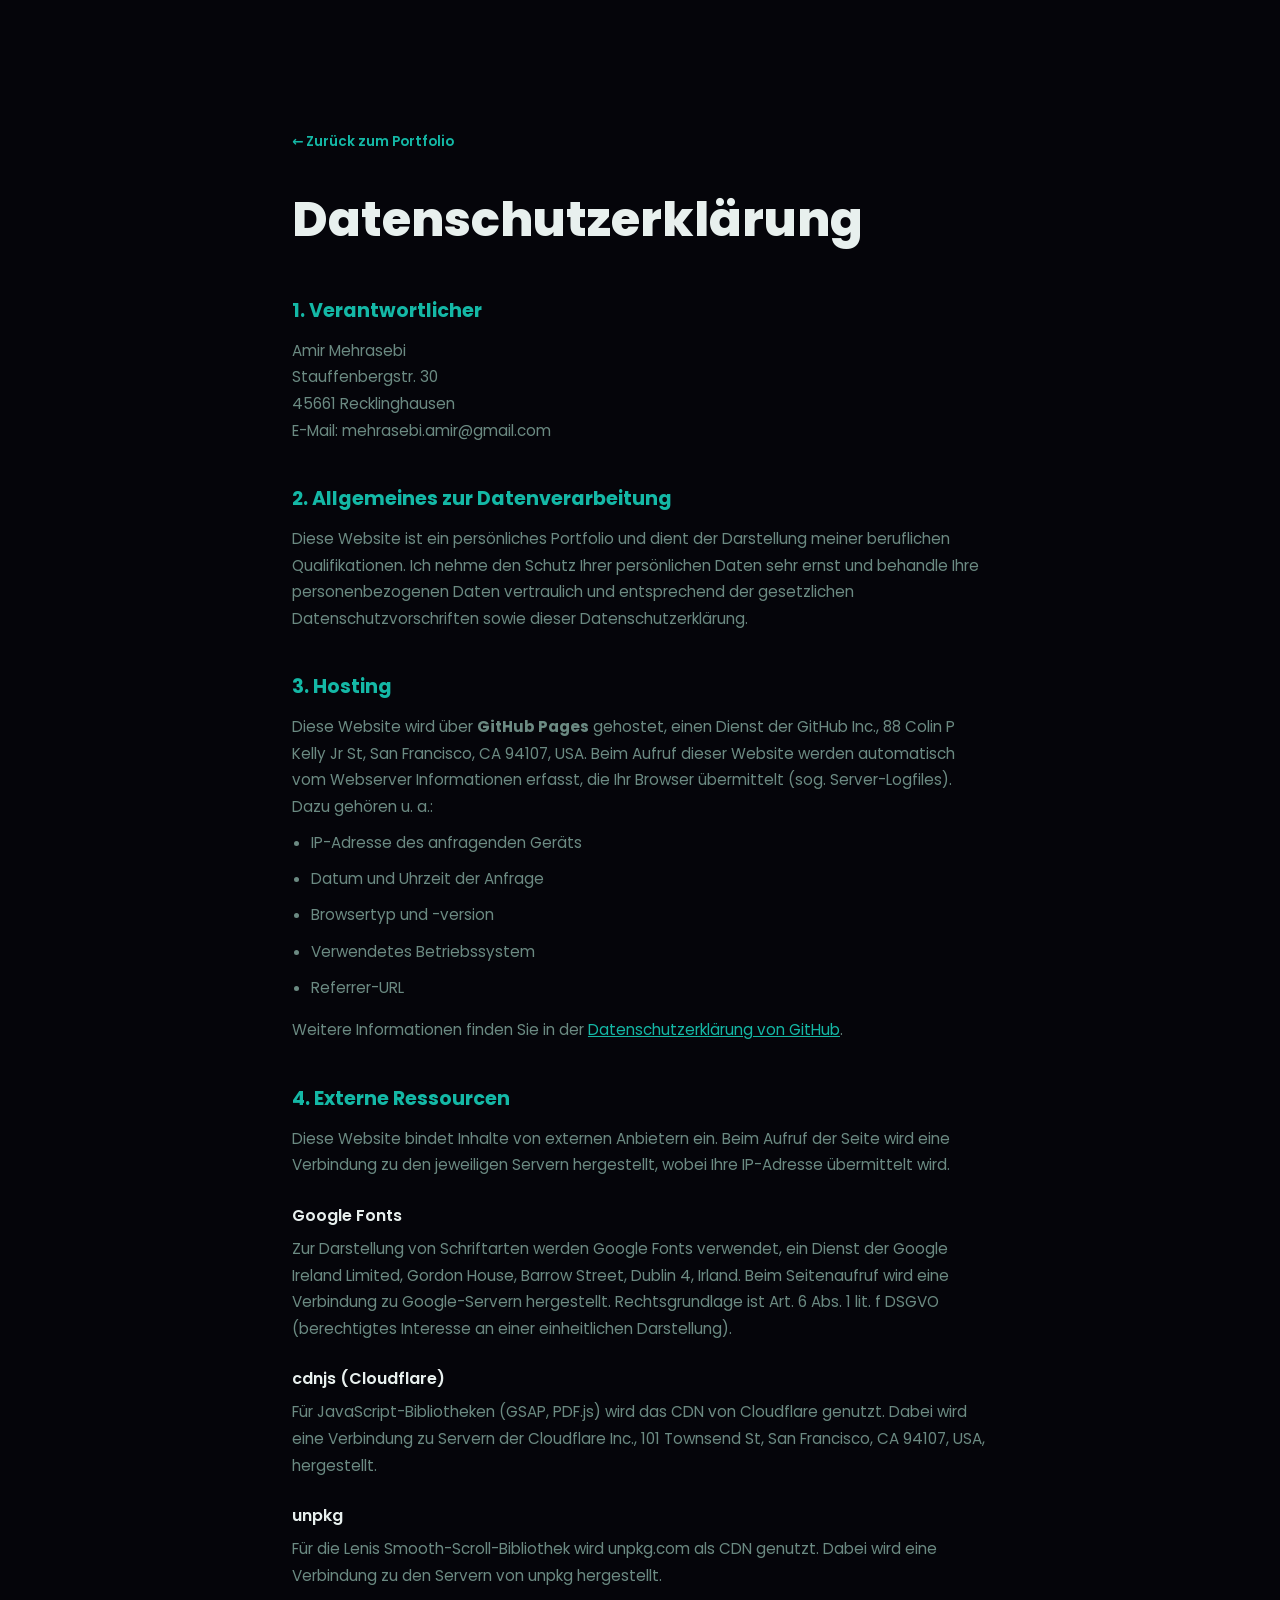
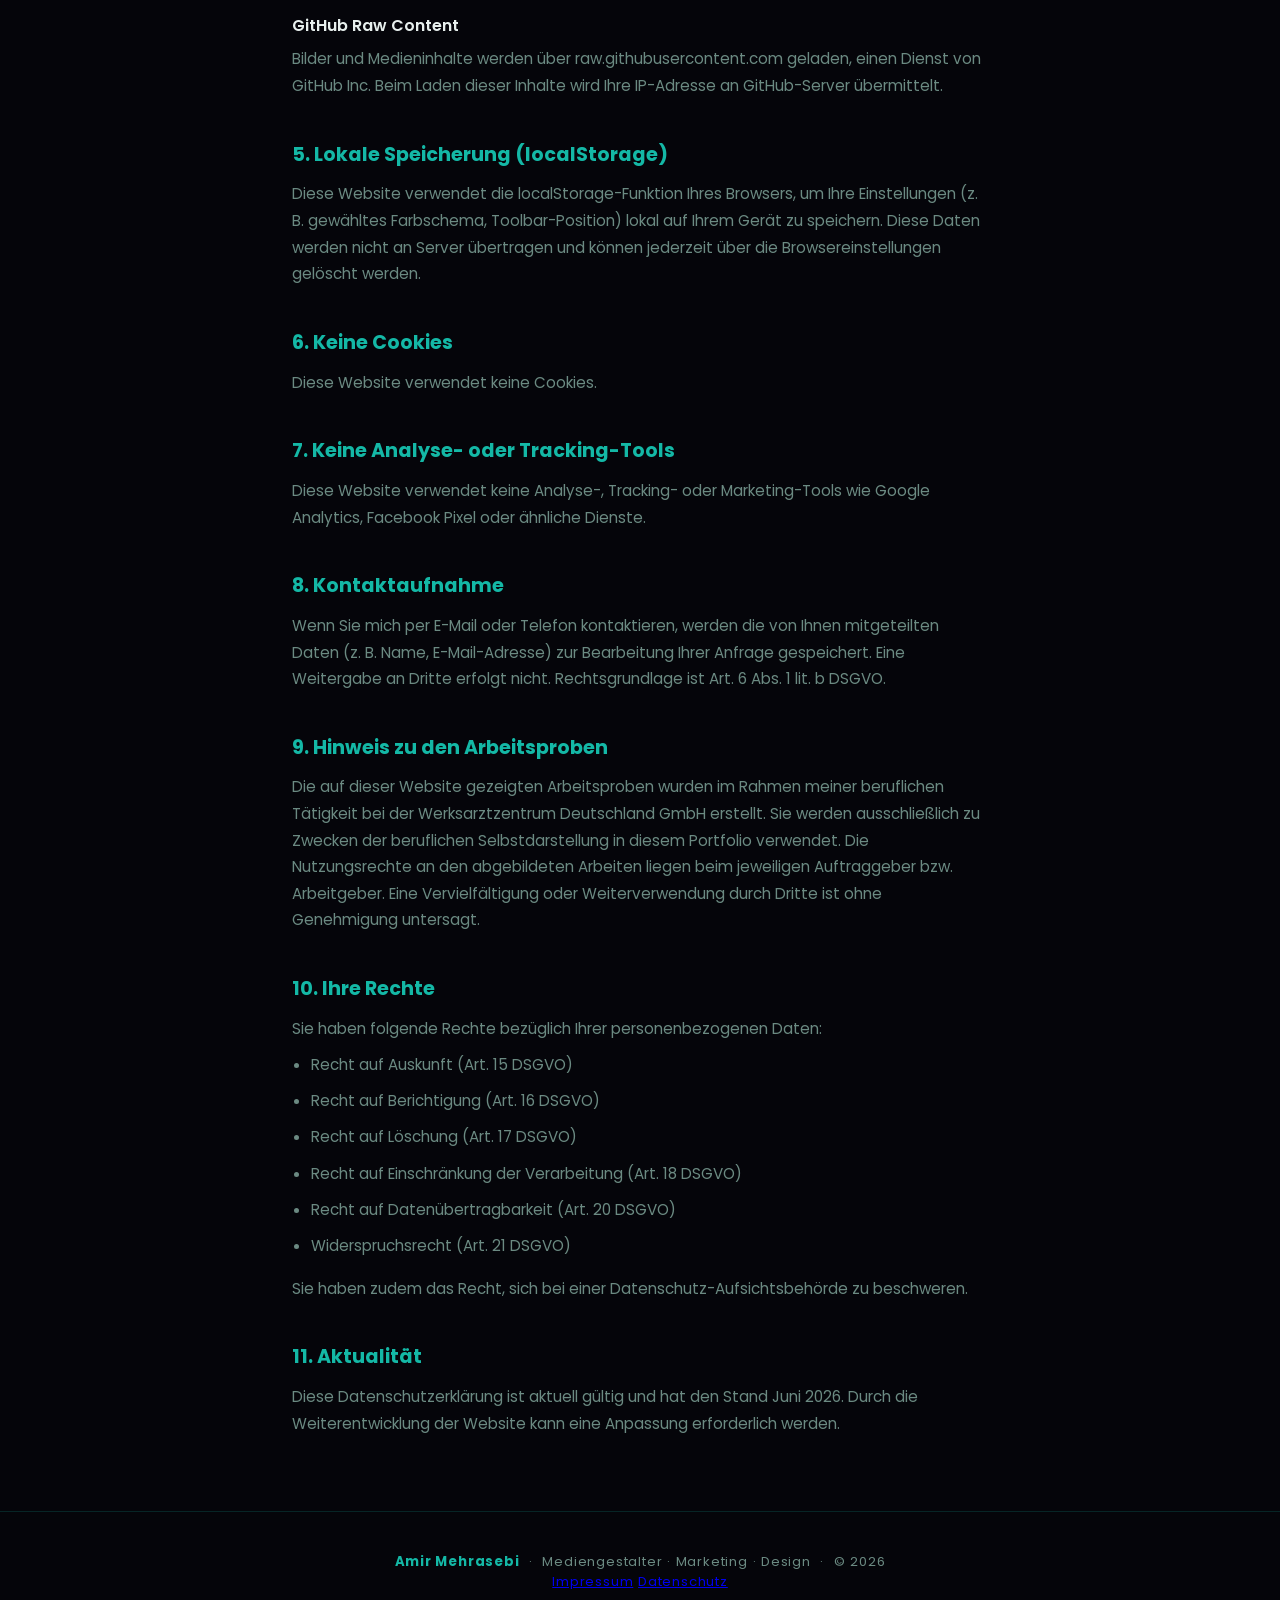
==== datenschutz.html @ 27b276e0 "impressum und datenschutz" ====
<!doctype html>
<html lang="de">
  <head>
    <meta charset="UTF-8" />
    <meta name="viewport" content="width=device-width, initial-scale=1.0" />
    <title>Datenschutz — Amir Mehrasebi</title>
    <link rel="preconnect" href="https://fonts.googleapis.com" />
    <link rel="preconnect" href="https://fonts.gstatic.com" crossorigin />
    <link
      href="https://fonts.googleapis.com/css2?family=Poppins:wght@400;600;700;800;900&display=swap"
      rel="stylesheet"
    />
    <link rel="stylesheet" href="style.css" />
    <style>
      .legal-page {
        max-width: 760px;
        margin: 0 auto;
        padding: 8rem 2rem 4rem;
        min-height: 100vh;
      }
      .legal-page h1 {
        font-size: clamp(2rem, 5vw, 3rem);
        font-weight: 800;
        margin-bottom: 2rem;
      }
      .legal-page h2 {
        font-size: 1.2rem;
        font-weight: 700;
        color: var(--accent);
        margin-top: 2.5rem;
        margin-bottom: 0.8rem;
      }
      .legal-page h3 {
        font-size: 1rem;
        font-weight: 600;
        margin-top: 1.5rem;
        margin-bottom: 0.5rem;
      }
      .legal-page p,
      .legal-page li {
        color: var(--muted);
        font-size: 0.95rem;
        line-height: 1.75;
        margin-bottom: 0.6rem;
      }
      .legal-page ul {
        padding-left: 1.2rem;
        margin-bottom: 1rem;
      }
      .legal-back {
        display: inline-flex;
        align-items: center;
        gap: 0.4rem;
        color: var(--accent);
        text-decoration: none;
        font-size: 0.85rem;
        font-weight: 600;
        margin-bottom: 2rem;
        transition: opacity 0.2s;
      }
      .legal-back:hover {
        opacity: 0.7;
      }
    </style>
  </head>
  <body>
    <div class="legal-page">
      <a href="index.html" class="legal-back">← Zurück zum Portfolio</a>
      <h1>Datenschutzerklärung</h1>

      <h2>1. Verantwortlicher</h2>
      <p>
        Amir Mehrasebi<br />
        <!-- ADRESSE HIER EINTRAGEN -->
        Stauffenbergstr. 30<br />
        45661 Recklinghausen<br />
        E-Mail: mehrasebi.amir@gmail.com
      </p>

      <h2>2. Allgemeines zur Datenverarbeitung</h2>
      <p>
        Diese Website ist ein persönliches Portfolio und dient der Darstellung
        meiner beruflichen Qualifikationen. Ich nehme den Schutz Ihrer
        persönlichen Daten sehr ernst und behandle Ihre personenbezogenen Daten
        vertraulich und entsprechend der gesetzlichen Datenschutzvorschriften
        sowie dieser Datenschutzerklärung.
      </p>

      <h2>3. Hosting</h2>
      <p>
        Diese Website wird über <strong>GitHub Pages</strong> gehostet, einen
        Dienst der GitHub Inc., 88 Colin P Kelly Jr St, San Francisco, CA 94107,
        USA. Beim Aufruf dieser Website werden automatisch vom Webserver
        Informationen erfasst, die Ihr Browser übermittelt (sog.
        Server-Logfiles). Dazu gehören u. a.:
      </p>
      <ul>
        <li>IP-Adresse des anfragenden Geräts</li>
        <li>Datum und Uhrzeit der Anfrage</li>
        <li>Browsertyp und -version</li>
        <li>Verwendetes Betriebssystem</li>
        <li>Referrer-URL</li>
      </ul>
      <p>
        Weitere Informationen finden Sie in der
        <a
          href="https://docs.github.com/en/site-policy/privacy-policies/github-general-privacy-statement"
          target="_blank"
          rel="noopener"
          style="color: var(--accent)"
          >Datenschutzerklärung von GitHub</a
        >.
      </p>

      <h2>4. Externe Ressourcen</h2>
      <p>
        Diese Website bindet Inhalte von externen Anbietern ein. Beim Aufruf der
        Seite wird eine Verbindung zu den jeweiligen Servern hergestellt, wobei
        Ihre IP-Adresse übermittelt wird.
      </p>

      <h3>Google Fonts</h3>
      <p>
        Zur Darstellung von Schriftarten werden Google Fonts verwendet, ein
        Dienst der Google Ireland Limited, Gordon House, Barrow Street, Dublin
        4, Irland. Beim Seitenaufruf wird eine Verbindung zu Google-Servern
        hergestellt. Rechtsgrundlage ist Art. 6 Abs. 1 lit. f DSGVO
        (berechtigtes Interesse an einer einheitlichen Darstellung).
      </p>

      <h3>cdnjs (Cloudflare)</h3>
      <p>
        Für JavaScript-Bibliotheken (GSAP, PDF.js) wird das CDN von Cloudflare
        genutzt. Dabei wird eine Verbindung zu Servern der Cloudflare Inc., 101
        Townsend St, San Francisco, CA 94107, USA, hergestellt.
      </p>

      <h3>unpkg</h3>
      <p>
        Für die Lenis Smooth-Scroll-Bibliothek wird unpkg.com als CDN genutzt.
        Dabei wird eine Verbindung zu den Servern von unpkg hergestellt.
      </p>

      <h3>GitHub Raw Content</h3>
      <p>
        Bilder und Medieninhalte werden über raw.githubusercontent.com geladen,
        einen Dienst von GitHub Inc. Beim Laden dieser Inhalte wird Ihre
        IP-Adresse an GitHub-Server übermittelt.
      </p>

      <h2>5. Lokale Speicherung (localStorage)</h2>
      <p>
        Diese Website verwendet die localStorage-Funktion Ihres Browsers, um
        Ihre Einstellungen (z. B. gewähltes Farbschema, Toolbar-Position) lokal
        auf Ihrem Gerät zu speichern. Diese Daten werden nicht an Server
        übertragen und können jederzeit über die Browsereinstellungen gelöscht
        werden.
      </p>

      <h2>6. Keine Cookies</h2>
      <p>Diese Website verwendet keine Cookies.</p>

      <h2>7. Keine Analyse- oder Tracking-Tools</h2>
      <p>
        Diese Website verwendet keine Analyse-, Tracking- oder Marketing-Tools
        wie Google Analytics, Facebook Pixel oder ähnliche Dienste.
      </p>

      <h2>8. Kontaktaufnahme</h2>
      <p>
        Wenn Sie mich per E-Mail oder Telefon kontaktieren, werden die von Ihnen
        mitgeteilten Daten (z. B. Name, E-Mail-Adresse) zur Bearbeitung Ihrer
        Anfrage gespeichert. Eine Weitergabe an Dritte erfolgt nicht.
        Rechtsgrundlage ist Art. 6 Abs. 1 lit. b DSGVO.
      </p>

      <h2>9. Hinweis zu den Arbeitsproben</h2>
      <p>
        Die auf dieser Website gezeigten Arbeitsproben wurden im Rahmen meiner
        beruflichen Tätigkeit bei der Werksarztzentrum Deutschland GmbH
        erstellt. Sie werden ausschließlich zu Zwecken der beruflichen
        Selbstdarstellung in diesem Portfolio verwendet. Die Nutzungsrechte an
        den abgebildeten Arbeiten liegen beim jeweiligen Auftraggeber bzw.
        Arbeitgeber. Eine Vervielfältigung oder Weiterverwendung durch Dritte
        ist ohne Genehmigung untersagt.
      </p>

      <h2>10. Ihre Rechte</h2>
      <p>Sie haben folgende Rechte bezüglich Ihrer personenbezogenen Daten:</p>
      <ul>
        <li>Recht auf Auskunft (Art. 15 DSGVO)</li>
        <li>Recht auf Berichtigung (Art. 16 DSGVO)</li>
        <li>Recht auf Löschung (Art. 17 DSGVO)</li>
        <li>Recht auf Einschränkung der Verarbeitung (Art. 18 DSGVO)</li>
        <li>Recht auf Datenübertragbarkeit (Art. 20 DSGVO)</li>
        <li>Widerspruchsrecht (Art. 21 DSGVO)</li>
      </ul>
      <p>
        Sie haben zudem das Recht, sich bei einer Datenschutz-Aufsichtsbehörde
        zu beschweren.
      </p>

      <h2>11. Aktualität</h2>
      <p>
        Diese Datenschutzerklärung ist aktuell gültig und hat den Stand Juni
        2026. Durch die Weiterentwicklung der Website kann eine Anpassung
        erforderlich werden.
      </p>
    </div>

    <footer>
      <strong>Amir Mehrasebi</strong> &nbsp;·&nbsp; Mediengestalter · Marketing
      · Design &nbsp;·&nbsp; © 2026
      <div class="footer-links">
        <a href="impressum.html">Impressum</a>
        <a href="datenschutz.html">Datenschutz</a>
      </div>
    </footer>
  </body>
</html>
---- style.css ----
*,
*::before,
*::after {
  box-sizing: border-box;
  margin: 0;
  padding: 0;
}

::selection {
  background: var(--accent);
  color: #05050a;
}

:root {
  --font: "Poppins", system-ui, sans-serif;
  --bg: #05050a;
  --bg2: #0a1210;
  --accent: #14b8a6;
  --accent2: #cea763;
  --text: #e8f0ee;
  --muted: #6b8a82;
  --glass: rgba(20, 184, 166, 0.06);
  --glass-border: rgba(20, 184, 166, 0.18);
}

html {
  scroll-behavior: smooth;
}
body {
  font-family: var(--font);
  background: var(--bg);
  color: var(--text);
  overflow-x: hidden;
}

/* ── NAV ── */
.nav {
  position: fixed;
  top: 0;
  left: 0;
  right: 0;
  z-index: 100;
  padding: 1.4rem 0;
  transition: background 0.4s;
}
.nav-inner {
  max-width: 1100px;
  margin: 0 auto;
  padding: 0 3rem;
  display: flex;
  align-items: center;
  justify-content: space-between;
}
.nav-brand {
  text-decoration: none;
  font-size: 0.95rem;
  font-weight: 700;
  color: var(--text);
  letter-spacing: 0.02em;
  flex-shrink: 0;
}
.nav-brand span {
  color: var(--accent);
}
.nav.scrolled {
  background: rgba(5, 10, 9, 0.8);
  backdrop-filter: blur(20px);
}
.nav-progress {
  position: absolute;
  bottom: 0;
  left: 0;
  right: 0;
  height: 2px;
  background: transparent;
}
.nav-progress-fill {
  height: 100%;
  width: 0%;
  background: var(--accent);
  transition: width 0.05s linear;
}

/* left side: rotating text + button — eine Zeile */
.nav-left {
  display: flex;
  flex-direction: row;
  align-items: center;
  gap: 1rem;
}
.smile-rotating {
  position: relative;
  height: 1.4em;
  width: 620px;
  flex-shrink: 0;
}
.smile-text {
  position: absolute;
  top: 0;
  left: 0;
  font-size: 0.92rem;
  color: var(--text);
  white-space: nowrap;
  opacity: 0;
  transform: translateY(6px);
  transition:
    opacity 0.7s ease,
    transform 0.7s ease;
  pointer-events: none;
}
.smile-text.active {
  opacity: 1;
  transform: translateY(0);
  pointer-events: auto;
}
.smile-btn {
  display: inline-flex;
  align-items: center;
  gap: 0.6rem;
  background: #14b8a6;
  color: #fff;
  border: none;
  padding: 0.55rem 1.3rem 0.55rem 1rem;
  border-radius: 100px;
  font-family: var(--font);
  font-size: 0.9rem;
  font-weight: 700;
  cursor: pointer;
  white-space: nowrap;
  flex-shrink: 0;
  position: relative;
  box-shadow:
    0 0 18px rgba(20, 184, 166, 0.45),
    0 0 40px rgba(20, 184, 166, 0.15),
    inset 0 1px 0 rgba(255, 255, 255, 0.15);
  transition:
    box-shadow 0.25s,
    transform 0.2s;
  animation: smilePulse 3s ease-in-out infinite;
}
@keyframes smilePulse {
  0%,
  100% {
    opacity: 1;
  }
  50% {
    opacity: 0.75;
  }
}
.smile-btn:hover {
  transform: translateY(-2px);
  box-shadow:
    0 0 32px rgba(20, 184, 166, 0.7),
    0 0 70px rgba(20, 184, 166, 0.3),
    inset 0 1px 0 rgba(255, 255, 255, 0.2);
}
.smile-btn:active {
  transform: scale(0.96);
}
.smile-count {
  background: rgba(0, 0, 0, 0.25);
  padding: 0.15rem 0.55rem;
  border-radius: 100px;
  font-size: 0.82rem;
  font-weight: 800;
  letter-spacing: 0.03em;
}
.smile-count::after {
  content: "+";
  font-size: 0.75rem;
  margin-left: 1px;
}

.nav-links {
  display: flex;
  gap: 2rem;
}
.nav-links a {
  color: var(--muted);
  text-decoration: none;
  font-size: 0.82rem;
  letter-spacing: 0.06em;
  text-transform: uppercase;
  transition: color 0.2s;
}
.nav-links a:hover {
  color: var(--text);
}

/* ── NAV ACTIONS (Search + Theme) ── */
.nav-actions {
  display: flex;
  align-items: center;
  gap: 0.5rem;
  position: absolute;
  right: 2.5rem;
}
.nav-icon-btn {
  display: flex;
  align-items: center;
  justify-content: center;
  width: 36px;
  height: 36px;
  border-radius: 50%;
  border: 1px solid var(--glass-border);
  background: var(--glass);
  color: var(--muted);
  cursor: pointer;
  transition: color 0.2s, border-color 0.2s;
}
.nav-icon-btn:hover {
  color: var(--text);
  border-color: var(--accent);
}
.tb-icon-sun { display: none; }
[data-theme="light"] .tb-icon-moon { display: none; }
[data-theme="light"] .tb-icon-sun { display: block; }

/* ── SEARCH OVERLAY ── */
.toolbar.right ~ .search-overlay,
.toolbar.right ~ nav .search-overlay {
  left: auto;
  right: 52px;
}
.search-overlay {
  display: none;
  position: fixed;
  top: 50%;
  left: 52px;
  transform: translateY(-50%);
  width: 340px;
  max-width: 80vw;
  z-index: 501;
}
.search-overlay.open {
  display: block;
}
.search-box {
  background: rgba(5, 10, 9, 0.96);
  backdrop-filter: blur(20px);
  border: 1px solid var(--glass-border);
  border-radius: 12px;
  overflow: hidden;
}
.search-box input {
  width: 100%;
  padding: 1rem 1.2rem;
  background: transparent;
  border: none;
  outline: none;
  color: var(--text);
  font-family: var(--font);
  font-size: 0.95rem;
}
.search-box input::placeholder {
  color: var(--muted);
}
.search-results {
  border-top: 1px solid var(--glass-border);
}
.search-results:empty {
  border-top: none;
}
.search-result-item {
  display: block;
  padding: 0.8rem 1.2rem;
  color: var(--text);
  text-decoration: none;
  font-size: 0.88rem;
  cursor: pointer;
  transition: background 0.15s;
}
.search-result-item:hover {
  background: rgba(20, 184, 166, 0.1);
}
.search-result-item .sr-tag {
  font-size: 0.7rem;
  color: var(--accent);
  text-transform: uppercase;
  letter-spacing: 0.1em;
}

/* ── LIGHT MODE ── */
[data-theme="light"] {
  --bg: #f5f5f0;
  --bg2: #eaeae5;
  --text: #1a1a1a;
  --muted: #5a6a64;
  --glass: rgba(20, 184, 166, 0.08);
  --glass-border: rgba(20, 184, 166, 0.25);
}
[data-theme="light"] .nav.scrolled {
  background: rgba(245, 245, 240, 0.8);
  box-shadow: 0 8px 32px rgba(0, 0, 0, 0.1);
}
[data-theme="light"] .search-box {
  background: rgba(245, 245, 240, 0.96);
}
[data-theme="light"] .hero-bg {
  background:
    radial-gradient(ellipse 70% 60% at 60% 40%, rgba(20, 184, 166, 0.1) 0%, transparent 60%),
    radial-gradient(ellipse 50% 50% at 20% 80%, rgba(212, 160, 23, 0.05) 0%, transparent 50%),
    #f5f5f0;
}
[data-theme="light"] .card-img {
  background: linear-gradient(135deg, #e8e8e3, #deded9);
}
[data-theme="light"] .float-card {
  background: rgba(20, 184, 166, 0.08);
}
[data-theme="light"] .float-card img {
  filter: grayscale(60%);
}

/* ── HAMBURGER BUTTON ── */
.burger {
  display: none;
  flex-direction: column;
  justify-content: center;
  gap: 5px;
  background: none;
  border: none;
  cursor: pointer;
  padding: 6px;
  z-index: 101;
}
.burger span {
  display: block;
  width: 24px;
  height: 2px;
  background: var(--text);
  border-radius: 2px;
  transition: transform 0.3s, opacity 0.3s;
}
.nav.nav-open .burger span:nth-child(1) {
  transform: translateY(7px) rotate(45deg);
}
.nav.nav-open .burger span:nth-child(2) {
  opacity: 0;
}
.nav.nav-open .burger span:nth-child(3) {
  transform: translateY(-7px) rotate(-45deg);
}

@media (max-width: 768px) {
  .nav-left {
    display: none;
  }
  .nav {
    justify-content: space-between;
    padding: 1rem 1.5rem;
    gap: 0.8rem;
  }
  .nav-brand {
    position: static;
    font-size: 0.85rem;
    right: auto;
  }
  .burger {
    display: flex;
  }
  .nav-links {
    display: none;
    position: absolute;
    top: 100%;
    left: 0;
    right: 0;
    flex-direction: column;
    background: rgba(5, 10, 9, 0.96);
    backdrop-filter: blur(20px);
    padding: 1.5rem 2rem;
    gap: 1.2rem;
    text-align: center;
    border-top: 1px solid var(--glass-border);
  }
  .nav.nav-open .nav-links {
    display: flex;
  }
  .nav-links a {
    font-size: 1rem;
    padding: 0.4rem 0;
  }
}

/* ── HERO ── */
.hero {
  position: relative;
  height: 100vh;
  display: flex;
  align-items: center;
  justify-content: center;
  overflow: hidden;
}
.hero-bg {
  position: absolute;
  inset: -10%;
  background:
    radial-gradient(
      ellipse 70% 60% at 60% 40%,
      rgba(20, 184, 166, 0.12) 0%,
      transparent 60%
    ),
    radial-gradient(
      ellipse 50% 50% at 20% 80%,
      rgba(212, 160, 23, 0.06) 0%,
      transparent 50%
    ),
    #050a09;
  transform-origin: center;
  transform: scale(1.4);
  will-change: transform;
}
.hero-dots {
  position: absolute;
  inset: 0;
  width: 100%;
  height: 100%;
  z-index: 1;
  pointer-events: none;
  opacity: 0.12;
}
.hero-inner {
  position: relative;
  z-index: 2;
  display: grid;
  grid-template-columns: 1fr auto;
  align-items: center;
  gap: 5rem;
  max-width: 1100px;
  width: 100%;
  padding: 0 3rem;
}
.hero-name {
  display: block;
  margin-bottom: 1.4rem;
}
.hero-name > span {
  display: block;
  font-size: clamp(3.2rem, 7vw, 6.5rem);
  font-weight: 800;
  letter-spacing: -0.02em;
  line-height: 1;
  color: var(--text);
  white-space: nowrap;
}
.hero-bio {
  font-size: clamp(1rem, 1.8vw, 1.15rem);
  font-weight: 400;
  color: var(--muted);
  line-height: 1.65;
  max-width: 520px;
}
.hero-photo-wrap {
  width: 300px;
  height: 380px;
  border-radius: 60% 40% 30% 70% / 60% 30% 70% 40%;
  overflow: hidden;
  border: 1px solid var(--glass-border);
  box-shadow:
    0 0 80px rgba(20, 184, 166, 0.15),
    0 0 0 1px var(--glass-border);
  flex-shrink: 0;
}
.hero-photo {
  width: 100%;
  height: 100%;
  object-fit: cover;
  object-position: center top;
  display: block;
}
.hero-scroll {
  position: absolute;
  bottom: 2.5rem;
  left: 50%;
  transform: translateX(-50%);
  display: flex;
  flex-direction: column;
  align-items: center;
  gap: 0.5rem;
  color: var(--muted);
  font-size: 0.72rem;
  letter-spacing: 0.12em;
  text-transform: uppercase;
}
.scroll-line {
  width: 1px;
  height: 50px;
  background: linear-gradient(to bottom, var(--accent), transparent);
  animation: scrollDrop 2s ease-in-out infinite;
}
@keyframes scrollDrop {
  0%,
  100% {
    opacity: 0.3;
    transform: scaleY(0.5) translateY(-10px);
  }
  50% {
    opacity: 1;
    transform: scaleY(1) translateY(0);
  }
}
@keyframes pulse {
  0%,
  100% {
    opacity: 1;
    transform: scale(1);
  }
  50% {
    opacity: 0.4;
    transform: scale(0.6);
  }
}
@media (max-width: 768px) {
  .hero-inner {
    grid-template-columns: 1fr;
    text-align: center;
  }
  .hero-photo-wrap {
    width: 200px;
    height: 250px;
    margin: 0 auto;
  }
  .hero-bio {
    margin: 0 auto;
  }
}

/* ── STORY STICKY ── */
.story-outer {
  position: relative;
  height: 350vh;
  background: var(--bg2);
}
.story-sticky {
  position: sticky;
  top: 0;
  height: 100vh;
  display: flex;
  align-items: center;
  justify-content: center;
}
.story-bg-glow {
  position: absolute;
  width: 600px;
  height: 600px;
  border-radius: 50%;
  background: radial-gradient(
    circle,
    rgba(20, 184, 166, 0.08) 0%,
    transparent 70%
  );
  pointer-events: none;
}
.story-phase {
  position: absolute;
  text-align: center;
  padding: 0 2rem;
  opacity: 0;
  will-change: opacity, transform;
}
.phase-label {
  font-size: 0.78rem;
  letter-spacing: 0.2em;
  text-transform: uppercase;
  color: var(--accent);
  margin-bottom: 1.2rem;
}
.story-phase h2,
.story-phase h1 {
  font-size: clamp(2.5rem, 7vw, 6rem);
  font-weight: 800;
  line-height: 1.05;
}
.story-phase p {
  margin-top: 1.5rem;
  font-size: clamp(1rem, 2vw, 1.3rem);
  font-weight: 400;
  color: var(--muted);
  max-width: 600px;
  margin-left: auto;
  margin-right: auto;
}
.big-num {
  font-size: clamp(6rem, 18vw, 16rem);
  font-weight: 800;
  color: var(--accent);
  line-height: 1;
}

/* ── PHASE 2 LAYOUT ── */
#phase2 {
  display: flex;
  flex-direction: column;
  align-items: center;
  gap: 1.8rem;
  max-width: 900px;
  width: 100%;
  padding: 0 3rem;
  text-align: center;
}
#phase2 .phase-label {
  margin-bottom: 0;
}
#phase2 h1 {
  font-size: clamp(1.6rem, 3.5vw, 2.6rem);
}
#phase2 p {
  font-size: clamp(1rem, 2vw, 1.25rem);
  color: var(--muted);
  line-height: 1.75;
  max-width: 600px;
  margin: 0;
}
.phase2-photos {
  display: flex;
  gap: 1.4rem;
  align-items: center;
  justify-content: center;
}
.float-card-wrap {
  position: relative;
}

/* versetztes Accent-Duplikat hinter jeder Karte */
.float-card-wrap {
  position: relative;
}
.float-card-wrap::before {
  content: "";
  position: absolute;
  inset: 0;
  background: var(--accent);
  z-index: -1;
}
.float-card-wrap:nth-child(1)::before {
  border-radius: 60% 40% 30% 70% / 60% 30% 70% 40%;
  transform: translate(-2px, 2px);
}
.float-card-wrap:nth-child(2)::before {
  border-radius: 30% 70% 70% 30% / 30% 30% 70% 70%;
  transform: translate(2px, 2px);
}
.float-card-wrap:nth-child(3)::before {
  border-radius: 50% 50% 20% 80% / 25% 75% 25% 75%;
  transform: translate(2px, -2px);
}

.float-card {
  position: relative;
  width: 155px;
  height: 205px;
  background: rgba(20, 184, 166, 0.05);
  border: 1px solid var(--glass-border);
  overflow: hidden;
  cursor: pointer;
  transition: transform 0.35s ease;
}
.float-card img {
  filter: grayscale(100%);
  transition: filter 0.35s ease;
}
.float-card-wrap:nth-child(1) .float-card {
  border-radius: 60% 40% 30% 70% / 60% 30% 70% 40%;
}
.float-card-wrap:nth-child(2) .float-card {
  border-radius: 30% 70% 70% 30% / 30% 30% 70% 70%;
}
.float-card-wrap:nth-child(3) .float-card {
  border-radius: 50% 50% 20% 80% / 25% 75% 25% 75%;
}
.float-card:hover {
  transform: scale(1.08);
}
.float-card:hover img {
  filter: grayscale(0%);
}
.float-card img {
  width: 100%;
  height: 100%;
  object-fit: cover;
  object-position: center;
  display: block;
}

/* ── IMAGE MODAL ── */
.img-modal {
  position: fixed;
  inset: 0;
  z-index: 9000;
  display: flex;
  align-items: center;
  justify-content: center;
  background: rgba(5, 5, 10, 0.65);
  backdrop-filter: blur(18px);
  opacity: 0;
  pointer-events: none;
  transition: opacity 0.3s ease;
}
.img-modal.open {
  opacity: 1;
  pointer-events: auto;
}
.img-modal-panel {
  position: relative;
  max-width: 92vw;
  max-height: 92vh;
  border-radius: 16px;
  overflow: hidden;
  box-shadow:
    0 30px 80px rgba(0, 0, 0, 0.7),
    0 0 0 1px rgba(20, 184, 166, 0.2);
  transform: scale(0.88) translateY(20px);
  transition: transform 0.35s cubic-bezier(0.34, 1.56, 0.64, 1);
}
.img-modal.open .img-modal-panel {
  transform: scale(1) translateY(0);
}
.img-modal-panel img {
  display: block;
  max-width: 90vw;
  max-height: 90vh;
  width: auto;
  height: auto;
}
.img-modal-close {
  position: absolute;
  top: 12px;
  right: 12px;
  width: 32px;
  height: 32px;
  border-radius: 50%;
  background: rgba(5, 5, 10, 0.7);
  border: 1px solid rgba(255, 255, 255, 0.15);
  color: #fff;
  font-size: 1rem;
  cursor: pointer;
  display: flex;
  align-items: center;
  justify-content: center;
  transition: background 0.2s;
}
.img-modal-close:hover {
  background: rgba(20, 184, 166, 0.4);
}
@keyframes floatCard {
  0%,
  100% {
    transform: translateY(0px);
  }
  50% {
    transform: translateY(-5px);
  }
}

/* ── HORIZONTAL SCROLL ── */
.horizontal-wrap {
  overflow: hidden;
  position: relative;
}
.h-scroll-hint {
  position: absolute;
  right: 6rem;
  top: 50%;
  transform: translateY(-50%);
  z-index: 10;
  pointer-events: none;
  transition: opacity 0.4s, transform 0.4s;
}
.h-hint-arrow {
  display: flex;
  align-items: center;
  justify-content: center;
  width: 52px;
  height: 52px;
  border-radius: 50%;
  background: rgba(255, 255, 255, 0.1);
  border: 2px solid #fff;
  color: #fff;
  font-size: 1.8rem;
  font-weight: 900;
  animation: hintPulse 2s ease-in-out infinite;
  transition: transform 0.4s;
}
.h-scroll-hint.down {
  transform: translateY(-50%);
}
.h-scroll-hint.down .h-hint-arrow {
  animation: hintPulseDown 2s ease-in-out infinite;
}
@keyframes hintPulse {
  0%, 100% {
    transform: translateX(0);
    opacity: 1;
  }
  50% {
    transform: translateX(8px);
    opacity: 0.5;
  }
}
@keyframes hintPulseDown {
  0%, 100% {
    transform: translateY(0);
    opacity: 1;
  }
  50% {
    transform: translateY(8px);
    opacity: 0.5;
  }
}
.horizontal-track {
  display: flex;
  width: 500vw;
}
.h-panel {
  width: 100vw;
  height: 100vh;
  display: flex;
  align-items: center;
  justify-content: center;
  flex-shrink: 0;
  padding: 4rem;
}
/* Panel backgrounds – accent color als Hintergrund */
.h-panel:nth-child(1) {
  background: #134e4a;
}
.h-panel:nth-child(2) {
  background: #1e3a8a;
}
.h-panel:nth-child(3) {
  background: #3b0764;
}
.h-panel:nth-child(4) {
  background: #21703e;
}
.h-panel:nth-child(5) {
  background: #050a09;
}

.h-panel-inner {
  max-width: 700px;
  width: 100%;
}

/* Num: Akzentfarbe pro Panel */
.h-panel-num {
  font-size: 0.75rem;
  letter-spacing: 0.2em;
  text-transform: uppercase;
  margin-bottom: 1rem;
}
.h-panel:nth-child(1) .h-panel-num {
  color: #14b8a6;
}
.h-panel:nth-child(2) .h-panel-num {
  color: #60a5fa;
}
.h-panel:nth-child(3) .h-panel-num {
  color: #a78bfa;
}
.h-panel:nth-child(4) .h-panel-num {
  color: #86efac;
}
.h-panel:nth-child(5) .h-panel-num {
  color: #cea763;
}

/* Divider: Akzentfarbe pro Panel */
.h-panel-divider {
  width: 60px;
  height: 2px;
  margin-bottom: 2rem;
}
.h-panel:nth-child(1) .h-panel-divider {
  background: #14b8a6;
}
.h-panel:nth-child(2) .h-panel-divider {
  background: #60a5fa;
}
.h-panel:nth-child(3) .h-panel-divider {
  background: #a78bfa;
}
.h-panel:nth-child(4) .h-panel-divider {
  background: #86efac;
}
.h-panel:nth-child(5) .h-panel-divider {
  background: #cea763;
}

/* Titel: weiß */
.h-panel-title {
  font-size: clamp(3rem, 7vw, 6rem);
  font-weight: 800;
  line-height: 1;
  margin-bottom: 2rem;
  color: #ffffff;
}

/* Liste: helles Weiß */
.h-panel-list {
  list-style: none;
  display: flex;
  flex-direction: column;
  gap: 0.7rem;
}
.h-panel-list li {
  font-size: 1.05rem;
  font-weight: 400;
  color: rgba(255, 255, 255, 0.75);
  padding-left: 1.2rem;
  position: relative;
}
.h-panel-list li::before {
  content: "";
  position: absolute;
  left: 0;
  top: 50%;
  transform: translateY(-50%);
  width: 5px;
  height: 5px;
  border-radius: 50%;
}
.h-panel:nth-child(1) .h-panel-list li::before {
  background: #14b8a6;
}
.h-panel:nth-child(2) .h-panel-list li::before {
  background: #60a5fa;
}
.h-panel:nth-child(3) .h-panel-list li::before {
  background: #a78bfa;
}
.h-panel:nth-child(4) .h-panel-list li::before {
  background: #86efac;
}
.h-panel:nth-child(5) .h-panel-list li::before {
  background: #cea763;
}

/* ── ORBIT / WERDEGANG ── */
.imgseq-outer {
  position: relative;
  height: 500vh;
}
.imgseq-sticky {
  position: sticky;
  top: 0;
  height: 100vh;
  display: flex;
  align-items: center;
  justify-content: center;
  overflow: hidden;
}
.imgseq-content {
  display: grid;
  grid-template-columns: 1fr 1fr;
  grid-template-rows: auto auto;
  grid-template-areas:
    "text  visual"
    "orbit visual";
  align-items: start;
  gap: 4rem;
  max-width: 1100px;
  padding: 0 3rem;
  width: 100%;
}
.imgseq-text .sec-tag {
  font-size: 0.75rem;
  letter-spacing: 0.2em;
  text-transform: uppercase;
  color: var(--accent);
  margin-bottom: 1.5rem;
}
.imgseq-text h2 {
  font-size: clamp(1.8rem, 3.5vw, 3rem);
  font-weight: 800;
  line-height: 1.15;
  margin-bottom: 1.2rem;
}
.imgseq-static-desc {
  color: var(--muted);
  font-size: 0.95rem;
  line-height: 1.7;
  margin-bottom: 1.5rem;
}
.orbit-period-label {
  font-size: 1.35rem;
  font-weight: 800;
  color: var(--accent);
  margin-bottom: 0.6rem;
  transition: opacity 0.2s;
}
.orbit-title {
  color: var(--accent);
  font-size: 1rem;
  font-weight: 700;
  margin-bottom: 0.6rem;
  transition: opacity 0.2s;
}
.orbit-period-desc {
  font-size: 0.9rem;
  color: var(--text);
  transition: opacity 0.2s;
  display: flex;
  flex-direction: column;
  gap: 0.3rem;
}
.orbit-line {
  display: flex;
  align-items: flex-start;
  gap: 0.5rem;
  line-height: 1.5;
}
.orbit-bullet {
  color: var(--accent);
  flex-shrink: 0;
  font-size: 0.75rem;
  margin-top: 0.2rem;
}
.imgseq-text   { grid-area: text; }
.imgseq-orbit  { grid-area: orbit; }
.imgseq-visual {
  grid-area: visual;
  align-self: center;
  display: flex;
  flex-direction: column;
  align-items: center;
  justify-content: center;
  gap: 1.2rem;
  padding: 2rem 0;
}
.tl-big-year {
  font-size: clamp(5rem, 11vw, 9rem);
  font-weight: 800;
  color: var(--accent);
  line-height: 1;
  letter-spacing: -0.04em;
  text-shadow: 0 0 80px rgba(20, 184, 166, 0.35);
  transition: opacity 0.18s ease;
}
.tl-step-label {
  font-size: 0.78rem;
  letter-spacing: 0.22em;
  text-transform: uppercase;
  color: var(--muted);
  margin-top: -0.4rem;
}
.tl-progress-wrap {
  width: 100%;
  max-width: 360px;
  margin-top: 0.8rem;
}
.tl-progress-track {
  position: relative;
  height: 2px;
  background: rgba(255, 255, 255, 0.1);
  border-radius: 2px;
}
.tl-progress-fill {
  height: 100%;
  background: var(--accent);
  border-radius: 2px;
  width: 0%;
  box-shadow: 0 0 10px rgba(20, 184, 166, 0.5);
  transition: width 0.08s linear;
}
.tl-dots {
  position: absolute;
  top: 50%;
  left: 0;
  width: 100%;
  transform: translateY(-50%);
  display: flex;
  justify-content: space-between;
}
.tl-dot {
  width: 10px;
  height: 10px;
  border-radius: 50%;
  background: rgba(255, 255, 255, 0.12);
  border: 2px solid rgba(255, 255, 255, 0.2);
  transition:
    background 0.25s,
    border-color 0.25s,
    transform 0.25s,
    box-shadow 0.25s;
  cursor: default;
}
.tl-dot.filled {
  background: var(--accent);
  border-color: var(--accent);
}
.tl-dot.current {
  transform: scale(1.5);
  box-shadow: 0 0 10px rgba(20, 184, 166, 0.7);
}
.tl-years-row {
  display: flex;
  justify-content: space-between;
  margin-top: 0.9rem;
  font-size: 0.7rem;
  color: var(--muted);
  letter-spacing: 0.05em;
}
/* ── RESPONSIVE ── */
@media (max-width: 768px) {
  .imgseq-content {
    grid-template-columns: 1fr;
    grid-template-areas:
      "text"
      "visual"
      "orbit";
  }
  .imgseq-text   { grid-area: text; }
  .imgseq-visual { grid-area: visual; }
  .imgseq-orbit  { grid-area: orbit; }
  .tl-big-year {
    font-size: clamp(4rem, 20vw, 6rem);
  }
}

@media (max-width: 500px) {
  /* 1 — ALLGEMEIN */
  html, body {
    overflow-x: hidden;
  }

  /* 2 — NAV */
  .nav-left {
    display: none;
  }
  .nav {
    justify-content: center;
  }
  .nav-links {
    width: 100%;
    justify-content: center;
    gap: 0.7rem;
    flex-wrap: wrap;
    font-size: 0.72rem;
  }

  /* 3 — HERO */
  .hero-inner {
    grid-template-columns: 1fr;
    gap: 2rem;
    padding: 0 1.5rem;
    text-align: center;
    justify-items: center;
  }
  .hero-name > span {
    white-space: normal;
  }
  .hero-bio {
    font-size: 0.95rem;
  }
  .hero-photo-wrap {
    width: 180px;
    height: 230px;
  }

  /* 4 — STORY — statisch gestapelt statt sticky-animiert */
  .story-outer {
    height: auto;
  }
  .story-sticky {
    position: relative;
    height: auto;
    display: flex;
    flex-direction: column;
    gap: 3rem;
    padding: 4rem 1.5rem;
  }
  .story-phase {
    position: relative;
    opacity: 1 !important;
    transform: none !important;
  }
  .story-bg-glow {
    display: none;
  }
  .phase2-photos {
    gap: 0.5rem;
  }
  .float-card {
    width: 90px;
    height: 118px;
  }

  /* 5 — KOMPETENZEN — vertikaler Scroll statt horizontal */
  .h-scroll-hint {
    display: none;
  }
  .horizontal-wrap {
    overflow: visible;
    height: auto !important;
  }
  .horizontal-track {
    display: flex;
    flex-direction: column;
    width: 100% !important;
    transform: none !important;
  }
  .h-panel {
    width: 100%;
    height: auto;
    min-height: unset;
    padding: 3rem 1.5rem;
  }

  /* 6 — WERDEGANG — alles sichtbar, Dots klickbar */
  .imgseq-outer {
    height: auto;
  }
  .imgseq-sticky {
    position: relative;
    height: auto;
  }
  .imgseq-content {
    display: flex;
    flex-direction: column;
    gap: 2rem;
    padding: 3rem 1.5rem;
  }
  .imgseq-visual {
    align-items: center;
    padding: 2.5rem 0;
  }
  .tl-big-year {
    font-size: clamp(4rem, 18vw, 5.5rem);
  }
  .tl-progress-wrap {
    max-width: 100%;
  }
  .tl-dot {
    width: 20px;
    height: 20px;
    border: 2px solid var(--accent);
    cursor: pointer;
    position: relative;
  }
  .tl-dot::after {
    content: "";
    position: absolute;
    inset: -8px;
  }
  .tl-dot.current {
    transform: scale(1.3);
    box-shadow: 0 0 14px rgba(20, 184, 166, 0.8);
  }
  .orbit-period-desc {
    font-size: 0.82rem;
  }

  /* 7 — PORTFOLIO */
  .portfolio-grid {
    grid-template-columns: 1fr;
  }

  /* 8 — KONTAKT */
  .kontakt-links {
    flex-direction: column;
    align-items: stretch;
  }
  .kontakt-item {
    width: 100%;
    justify-content: center;
  }
}

/* ── WERDEGANG MOBILE (unused, kept for reference) ── */
.werdegang-mobile {
  display: none;
}

/* ── GENERAL SECTION ── */
.section {
  padding: 7rem 2rem;
}
.section-header {
  text-align: center;
  margin-bottom: 4rem;
}
.sec-tag {
  font-size: 0.75rem;
  letter-spacing: 0.2em;
  text-transform: uppercase;
  color: var(--accent);
  margin-bottom: 1rem;
}
.section-header h2 {
  font-size: clamp(2.2rem, 5vw, 4rem);
  font-weight: 800;
  line-height: 1.1;
}

/* ── PORTFOLIO ── */
.portfolio-grid {
  display: grid;
  grid-template-columns: repeat(auto-fit, minmax(300px, 1fr));
  gap: 1.5rem;
  max-width: 1100px;
  margin: 0 auto;
}
.portfolio-card {
  position: relative;
  border-radius: 12px;
  overflow: hidden;
  border: 1px solid var(--glass-border);
  background: var(--glass);
  backdrop-filter: blur(16px);
  transition:
    transform 0.4s,
    box-shadow 0.4s,
    border-color 0.4s;
  cursor: pointer;
}
.portfolio-card:hover {
  transform: translateY(-8px) scale(1.01);
  box-shadow: 0 20px 60px rgba(20, 184, 166, 0.15);
  border-color: var(--accent);
}
.card-img {
  width: 100%;
  aspect-ratio: 16/10;
  background: linear-gradient(135deg, #0a1a18, #0d2020);
  display: flex;
  align-items: center;
  justify-content: center;
  flex-direction: column;
  gap: 0.5rem;
  color: var(--muted);
  font-size: 0.78rem;
  letter-spacing: 0.1em;
  overflow: hidden;
}
.card-img img {
  width: 100%;
  height: 100%;
  object-fit: cover;
  display: block;
  transition: transform 0.4s ease;
}
.card-img.pdf-wrap {
  display: block;
  position: relative;
  aspect-ratio: auto;
  min-height: 200px;
}
.pdf-canvas {
  width: 100%;
  display: block;
}
.pdf-nav {
  position: absolute;
  bottom: 0;
  left: 0;
  right: 0;
  display: flex;
  align-items: center;
  justify-content: center;
  gap: 1rem;
  padding: 0.4rem 0.6rem;
  background: rgba(0, 0, 0, 0.65);
  backdrop-filter: blur(4px);
}
.pdf-btn {
  background: var(--accent);
  border: none;
  color: #fff;
  width: 2rem;
  height: 2rem;
  border-radius: 50%;
  font-size: 1.2rem;
  line-height: 1;
  cursor: pointer;
  display: flex;
  align-items: center;
  justify-content: center;
  transition: opacity 0.2s;
}
.pdf-btn:disabled {
  opacity: 0.25;
  cursor: default;
}
.pdf-info {
  color: #fff;
  font-size: 0.8rem;
  min-width: 4rem;
  text-align: center;
}
.portfolio-card:hover .card-img img {
  transform: scale(1.05);
}
.placeholder-icon {
  font-size: 2.5rem;
  opacity: 0.3;
}
.card-body {
  padding: 1.4rem 1.6rem 1.6rem;
}
.card-tag {
  font-size: 0.72rem;
  letter-spacing: 0.12em;
  text-transform: uppercase;
  color: var(--accent);
  margin-bottom: 0.5rem;
}
.card-title {
  font-size: 1.1rem;
  font-weight: 700;
  margin-bottom: 0.5rem;
}
.card-desc {
  font-size: 0.88rem;
  color: var(--muted);
  line-height: 1.6;
}
.card-glow {
  position: absolute;
  inset: 0;
  pointer-events: none;
  background: radial-gradient(
    circle at var(--mx, 50%) var(--my, 50%),
    rgba(20, 184, 166, 0.1),
    transparent 60%
  );
  opacity: 0;
  transition: opacity 0.3s;
}
.portfolio-card:hover .card-glow {
  opacity: 1;
}

/* ── KONTAKT ── */
.kontakt-inner {
  max-width: 700px;
  margin: 0 auto;
  text-align: center;
}
.kontakt-inner h2 {
  font-size: clamp(2.5rem, 6vw, 5rem);
  font-weight: 800;
  line-height: 1;
  margin-bottom: 1.5rem;
}
.kontakt-inner > p {
  color: var(--muted);
  font-size: 1.05rem;
  line-height: 1.7;
  margin-bottom: 3rem;
}
.kontakt-links {
  display: flex;
  gap: 1rem;
  justify-content: center;
  flex-wrap: wrap;
}
.kontakt-item {
  display: flex;
  align-items: center;
  gap: 0.7rem;
  padding: 1rem 1.8rem;
  border: 1px solid var(--glass-border);
  background: var(--glass);
  backdrop-filter: blur(10px);
  border-radius: 8px;
  text-decoration: none;
  color: var(--text);
  font-size: 0.92rem;
  transition:
    border-color 0.2s,
    box-shadow 0.2s;
}
.kontakt-item:hover {
  border-color: var(--accent);
  box-shadow: 0 0 30px rgba(20, 184, 166, 0.12);
}
.k-icon {
  color: var(--accent);
  font-size: 1.1rem;
}
.k-label {
  font-size: 0.75rem;
  color: var(--muted);
  margin-bottom: 0.1rem;
}

/* ── FOOTER ── */
footer {
  padding: 2.5rem;
  text-align: center;
  border-top: 1px solid var(--glass-border);
  color: var(--muted);
  font-size: 0.82rem;
  letter-spacing: 0.06em;
}
footer strong {
  color: var(--accent);
}

/* ── SMILE INDICATOR ── */
.smile-indicator {
  width: 26px;
  height: 26px;
  border-radius: 50%;
  border: 2px solid var(--accent);
  color: var(--accent);
  font-size: 0.72rem;
  font-weight: 800;
  display: flex;
  align-items: center;
  justify-content: center;
  flex-shrink: 0;
  transition: transform 0.3s ease;
}
.smile-indicator.pop {
  transform: scale(1.4);
}

/* ── FLY EMOJI ── */
.fly-emoji {
  position: fixed;
  font-size: 1.8rem;
  pointer-events: none;
  z-index: 9999;
  animation: flyUp 1.1s ease-out forwards;
}
@keyframes flyUp {
  0% {
    opacity: 1;
    transform: translateY(0) scale(0.8) rotate(0deg);
  }
  60% {
    opacity: 1;
    transform: translateY(-80px) scale(1.3) rotate(10deg);
  }
  100% {
    opacity: 0;
    transform: translateY(-140px) scale(1) rotate(-5deg);
  }
}

/* ── SCROLL TO TOP ── */
.scroll-top {
  position: fixed;
  bottom: 2rem;
  right: 2rem;
  z-index: 500;
  width: 44px;
  height: 44px;
  border-radius: 50%;
  border: 1px solid var(--glass-border);
  background: var(--glass);
  backdrop-filter: blur(10px);
  color: var(--accent);
  cursor: pointer;
  display: flex;
  align-items: center;
  justify-content: center;
  opacity: 0;
  pointer-events: none;
  transform: translateY(10px);
  transition: opacity 0.3s, transform 0.3s, border-color 0.2s;
}
.scroll-top.visible {
  opacity: 1;
  pointer-events: auto;
  transform: translateY(0);
}
.scroll-top:hover {
  border-color: var(--accent);
}

/* ── REVEAL ── */
.reveal {
  opacity: 0;
  transform: translateY(30px);
  transition:
    opacity 0.7s ease,
    transform 0.7s ease;
}
.reveal.visible {
  opacity: 1;
  transform: none;
}

/* ── TOOLBAR ── */
.toolbar {
  position: fixed;
  left: 0;
  top: 50%;
  transform: translateY(-50%);
  z-index: 500;
  display: flex;
  flex-direction: column;
  align-items: center;
  gap: 2px;
  padding: 6px;
  background: #1e1e1e;
  border-right: 1px solid #333;
  border-radius: 0 8px 8px 0;
  box-shadow: 2px 0 12px rgba(0,0,0,0.4);
  transition: left 0.3s, right 0.3s, border-radius 0.3s, box-shadow 0.3s;
}
.toolbar.right {
  left: auto;
  right: 0;
  border-right: none;
  border-left: 1px solid #333;
  border-radius: 8px 0 0 8px;
  box-shadow: -2px 0 12px rgba(0,0,0,0.4);
}
.toolbar.dragging {
  transition: none;
  opacity: 0.7;
  cursor: grabbing;
}
.tb-drag {
  display: flex;
  flex-direction: column;
  align-items: center;
  gap: 3px;
  padding: 6px 8px;
  cursor: grab;
}
.tb-drag span {
  display: block;
  width: 14px;
  height: 2px;
  background: #555;
  border-radius: 1px;
}
.tb-btn {
  display: flex;
  align-items: center;
  justify-content: center;
  width: 34px;
  height: 34px;
  border: none;
  border-radius: 4px;
  background: transparent;
  color: #999;
  cursor: pointer;
  transition: background 0.15s, color 0.15s;
  position: relative;
}
.tb-btn:hover {
  background: #333;
  color: #fff;
}
.tb-btn.active {
  background: rgba(20, 184, 166, 0.2);
  color: var(--accent);
}
.tb-divider {
  width: 24px;
  height: 1px;
  background: #333;
  margin: 3px 0;
}
.tb-color-dot {
  width: 16px;
  height: 16px;
  border-radius: 50%;
  background: #14b8a6;
  border: 2px solid #666;
  display: block;
}
.toolbar.right .tb-color-picker,
.toolbar.right .tb-size-picker {
  left: auto;
  right: 44px;
}
.tb-color-picker {
  display: none;
  position: absolute;
  left: 44px;
  background: #1e1e1e;
  border: 1px solid #333;
  border-radius: 6px;
  padding: 6px;
  gap: 4px;
  flex-direction: row;
  box-shadow: 4px 2px 12px rgba(0,0,0,0.5);
  z-index: 501;
}
.tb-color-picker.open {
  display: flex;
}
.tb-cp-swatch {
  width: 20px;
  height: 20px;
  border-radius: 50%;
  cursor: pointer;
  border: 2px solid transparent;
  transition: border-color 0.15s, transform 0.15s;
}
.tb-cp-swatch:hover {
  transform: scale(1.2);
}
.tb-cp-swatch.selected {
  border-color: #fff;
}
.tb-size-preview {
  width: 8px;
  height: 8px;
  border-radius: 50%;
  background: #ccc;
  display: block;
  transition: width 0.15s, height 0.15s;
}
.tb-size-picker {
  display: none;
  position: absolute;
  left: 44px;
  background: #1e1e1e;
  border: 1px solid #333;
  border-radius: 6px;
  padding: 8px 12px;
  align-items: center;
  gap: 8px;
  box-shadow: 4px 2px 12px rgba(0,0,0,0.5);
  z-index: 501;
  white-space: nowrap;
}
.tb-size-picker.open {
  display: flex;
}
.tb-range {
  width: 90px;
  accent-color: var(--accent);
  cursor: pointer;
}
.tb-size-val {
  color: #ccc;
  font-size: 0.72rem;
  min-width: 28px;
  font-family: monospace;
}

/* ── DRAW CANVAS ── */
#drawCanvas {
  position: fixed;
  inset: 0;
  z-index: 499;
  pointer-events: none;
}
#drawCanvas.drawing {
  pointer-events: auto;
  cursor: crosshair;
}
#drawCanvas.erasing {
  pointer-events: auto;
  cursor: cell;
}
#drawCanvas.texting {
  pointer-events: auto;
  cursor: text;
}
#drawCanvas.recting {
  pointer-events: auto;
  cursor: crosshair;
}

/* ── TERMINAL ── */
.terminal-overlay {
  display: none;
  position: fixed;
  inset: 0;
  z-index: 8000;
  background: rgba(0,0,0,0.5);
  backdrop-filter: blur(6px);
  align-items: center;
  justify-content: center;
}
.terminal-overlay.open {
  display: flex;
}
.terminal-window {
  width: 560px;
  max-width: 92vw;
  max-height: 70vh;
  background: #0d0d0d;
  border: 1px solid #333;
  border-radius: 10px;
  overflow: hidden;
  box-shadow: 0 20px 60px rgba(0,0,0,0.6);
  display: flex;
  flex-direction: column;
}
.terminal-bar {
  display: flex;
  align-items: center;
  padding: 10px 14px;
  background: #1a1a1a;
  border-bottom: 1px solid #2a2a2a;
  gap: 10px;
}
.terminal-dots {
  display: flex;
  gap: 6px;
}
.terminal-dots i {
  width: 12px;
  height: 12px;
  border-radius: 50%;
  display: block;
}
.terminal-dots i:nth-child(1) { background: #ff5f57; }
.terminal-dots i:nth-child(2) { background: #ffbd2e; }
.terminal-dots i:nth-child(3) { background: #28c840; }
.terminal-title {
  flex: 1;
  text-align: center;
  color: #666;
  font-size: 0.78rem;
  font-family: "Courier New", monospace;
}
.terminal-close {
  background: none;
  border: none;
  color: #666;
  font-size: 1rem;
  cursor: pointer;
  transition: color 0.2s;
}
.terminal-close:hover { color: #fff; }
.terminal-body {
  flex: 1;
  padding: 14px;
  overflow-y: auto;
  font-family: "Courier New", monospace;
  font-size: 0.85rem;
  color: #ccc;
  line-height: 1.6;
  max-height: 50vh;
}
.terminal-line { margin-bottom: 4px; }
.terminal-input-wrap {
  display: flex;
  align-items: center;
  padding: 10px 14px;
  border-top: 1px solid #2a2a2a;
  background: #111;
  gap: 8px;
}
.terminal-prompt {
  color: var(--accent);
  font-family: "Courier New", monospace;
  font-weight: 700;
  font-size: 0.9rem;
}
.terminal-input {
  flex: 1;
  background: transparent;
  border: none;
  outline: none;
  color: #fff;
  font-family: "Courier New", monospace;
  font-size: 0.85rem;
}

@media (max-width: 500px) {
  .toolbar {
    top: auto;
    bottom: 0;
    left: 0;
    right: 0;
    transform: none;
    flex-direction: row;
    justify-content: center;
    border-radius: 8px 8px 0 0;
    border-right: none;
    border-top: 1px solid #333;
    box-shadow: 0 -2px 12px rgba(0,0,0,0.4);
    overflow-x: auto;
  }
  .tb-divider {
    width: 1px;
    height: 24px;
    margin: 0 3px;
  }
  .tb-color-picker {
    left: auto;
    bottom: 44px;
    flex-direction: row;
  }
  .tb-size-picker {
    left: auto;
    bottom: 44px;
  }
}
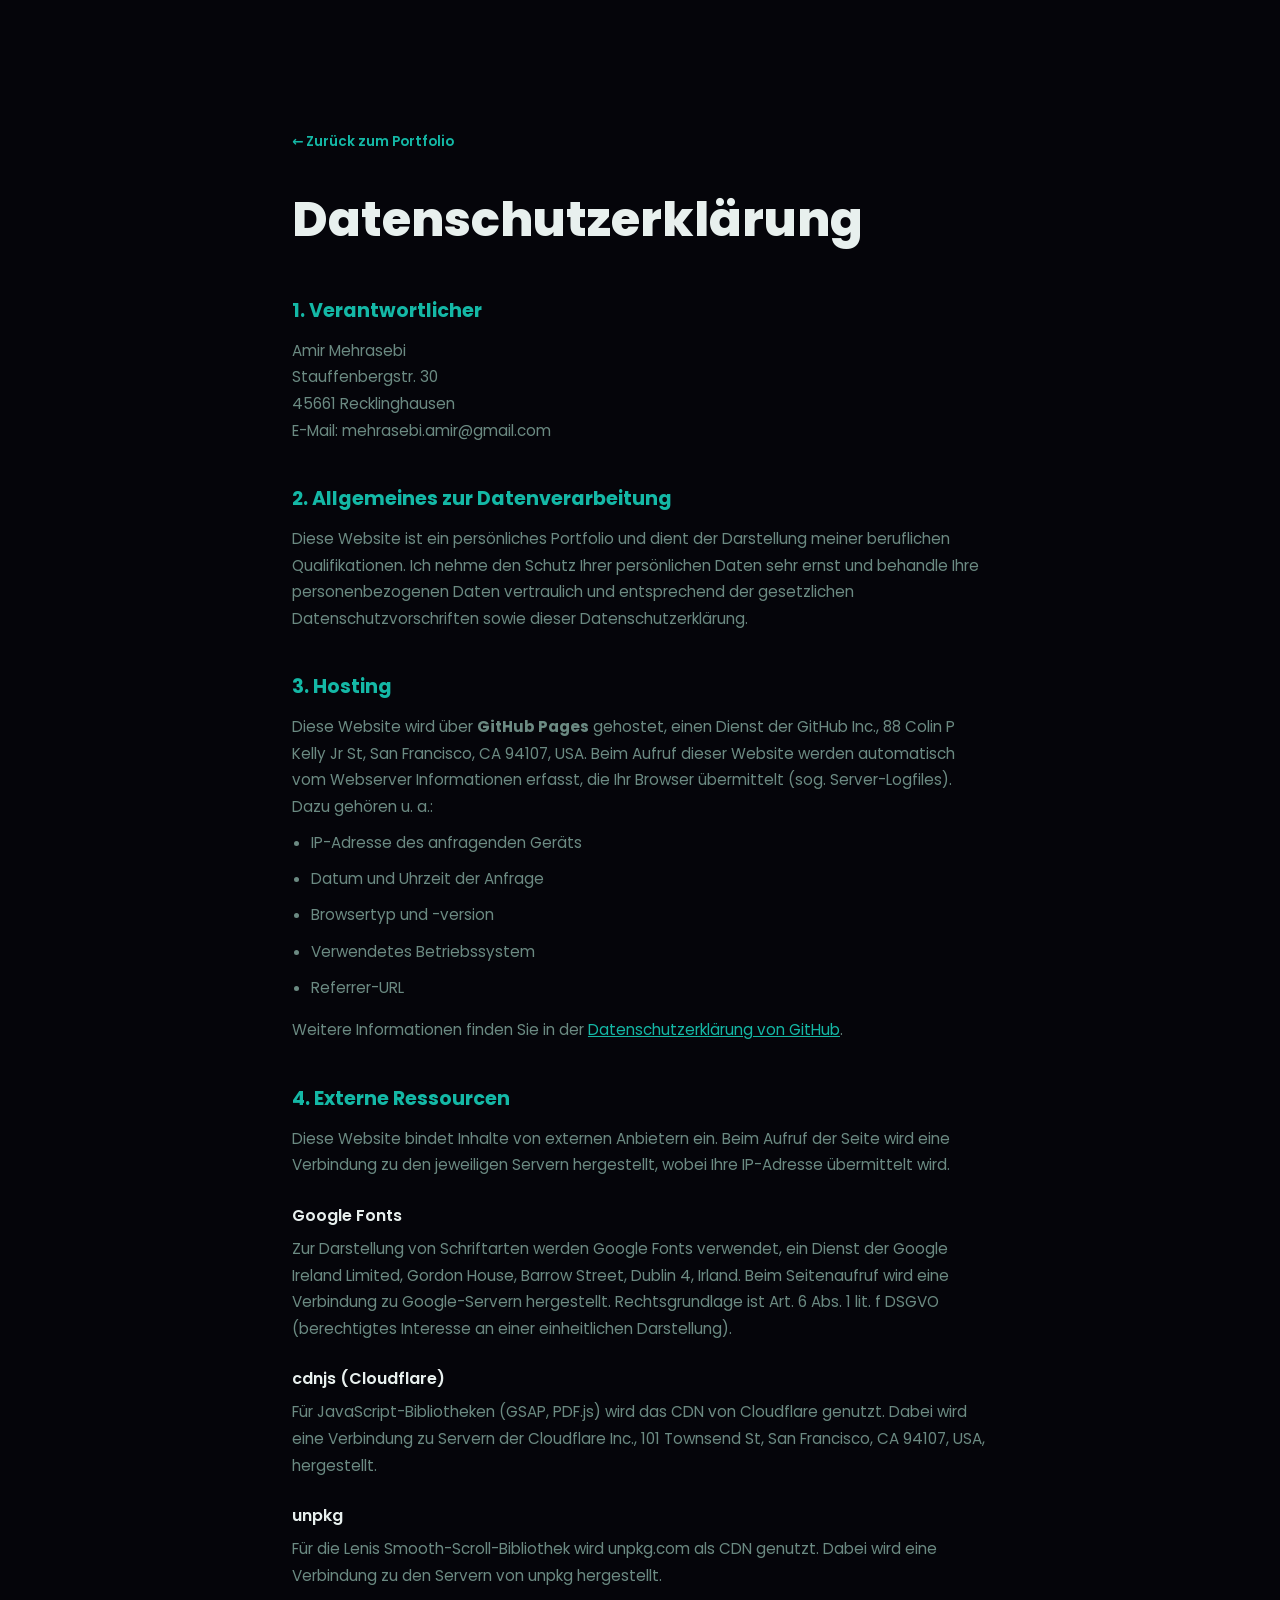
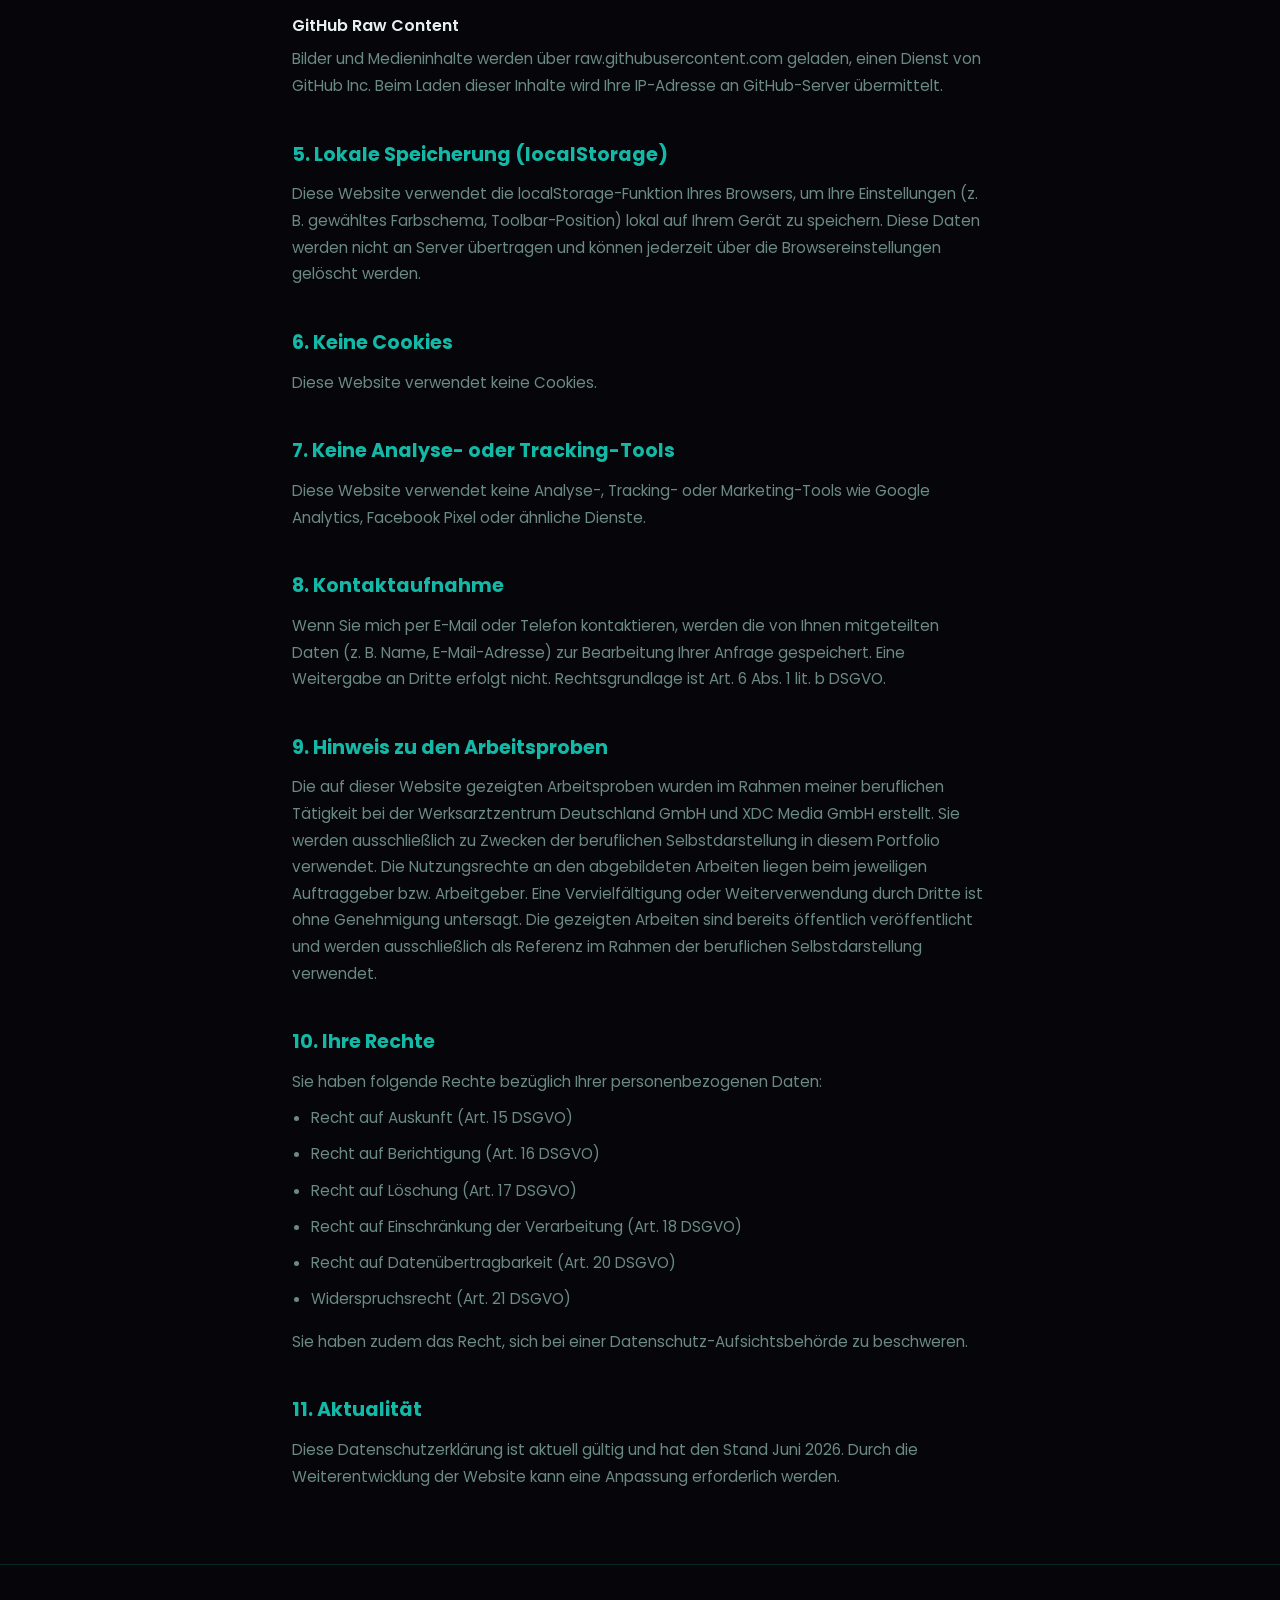
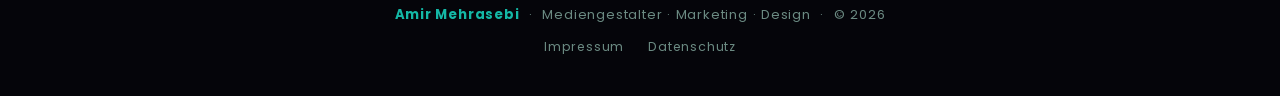
==== commit 000c0e8d: "v02 Update datenschutz.html" ====
--- a/datenschutz.html
+++ b/datenschutz.html
@@ -177,12 +177,15 @@
       <h2>9. Hinweis zu den Arbeitsproben</h2>
       <p>
         Die auf dieser Website gezeigten Arbeitsproben wurden im Rahmen meiner
-        beruflichen Tätigkeit bei der Werksarztzentrum Deutschland GmbH
-        erstellt. Sie werden ausschließlich zu Zwecken der beruflichen
-        Selbstdarstellung in diesem Portfolio verwendet. Die Nutzungsrechte an
-        den abgebildeten Arbeiten liegen beim jeweiligen Auftraggeber bzw.
-        Arbeitgeber. Eine Vervielfältigung oder Weiterverwendung durch Dritte
-        ist ohne Genehmigung untersagt.
+        beruflichen Tätigkeit bei der Werksarztzentrum Deutschland GmbH und XDC
+        Media GmbH erstellt. Sie werden ausschließlich zu Zwecken der
+        beruflichen Selbstdarstellung in diesem Portfolio verwendet. Die
+        Nutzungsrechte an den abgebildeten Arbeiten liegen beim jeweiligen
+        Auftraggeber bzw. Arbeitgeber. Eine Vervielfältigung oder
+        Weiterverwendung durch Dritte ist ohne Genehmigung untersagt. Die
+        gezeigten Arbeiten sind bereits öffentlich veröffentlicht und werden
+        ausschließlich als Referenz im Rahmen der beruflichen Selbstdarstellung
+        verwendet.
       </p>
 
       <h2>10. Ihre Rechte</h2>
--- a/style.css
+++ b/style.css
@@ -1497,6 +1497,21 @@
 footer strong {
   color: var(--accent);
 }
+.footer-links {
+  margin-top: 0.8rem;
+  display: flex;
+  justify-content: center;
+  gap: 1.5rem;
+}
+.footer-links a {
+  color: var(--muted);
+  text-decoration: none;
+  font-size: 0.78rem;
+  transition: color 0.2s;
+}
+.footer-links a:hover {
+  color: var(--accent);
+}
 
 /* ── SMILE INDICATOR ── */
 .smile-indicator {
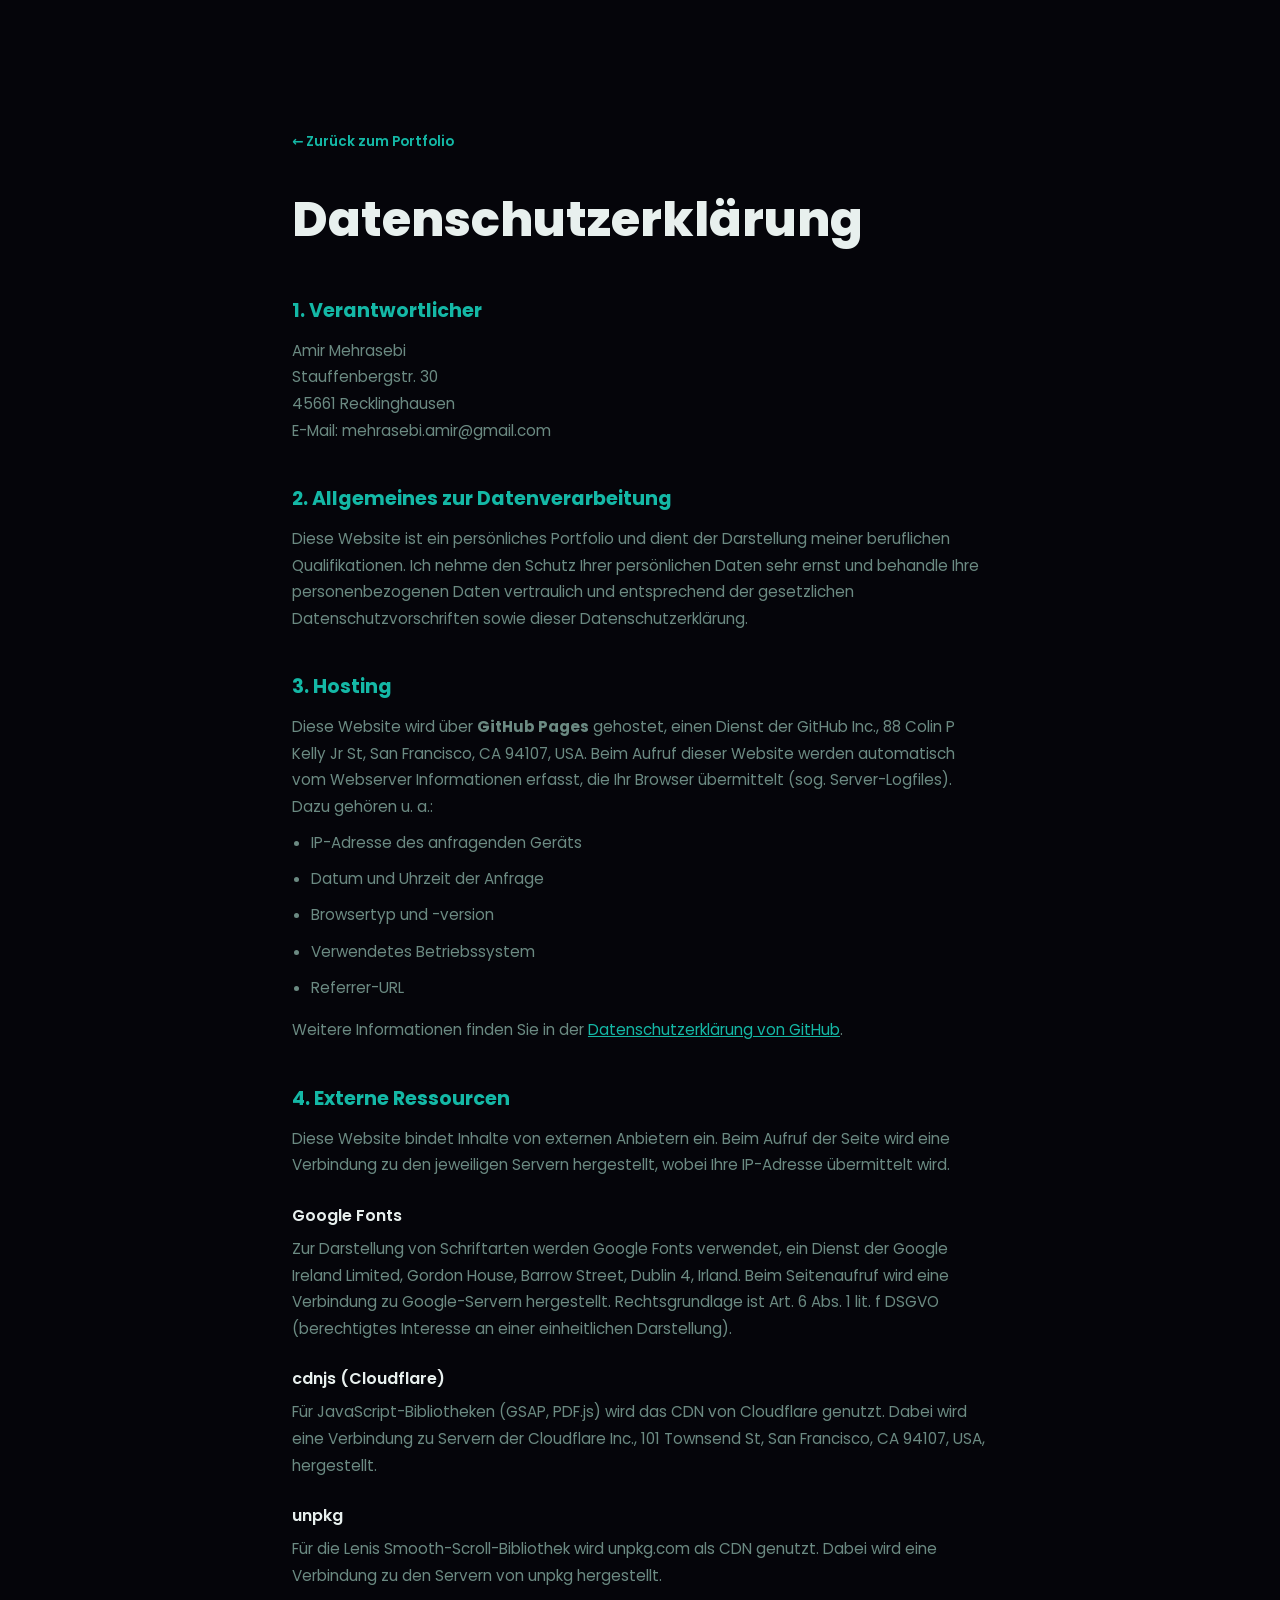
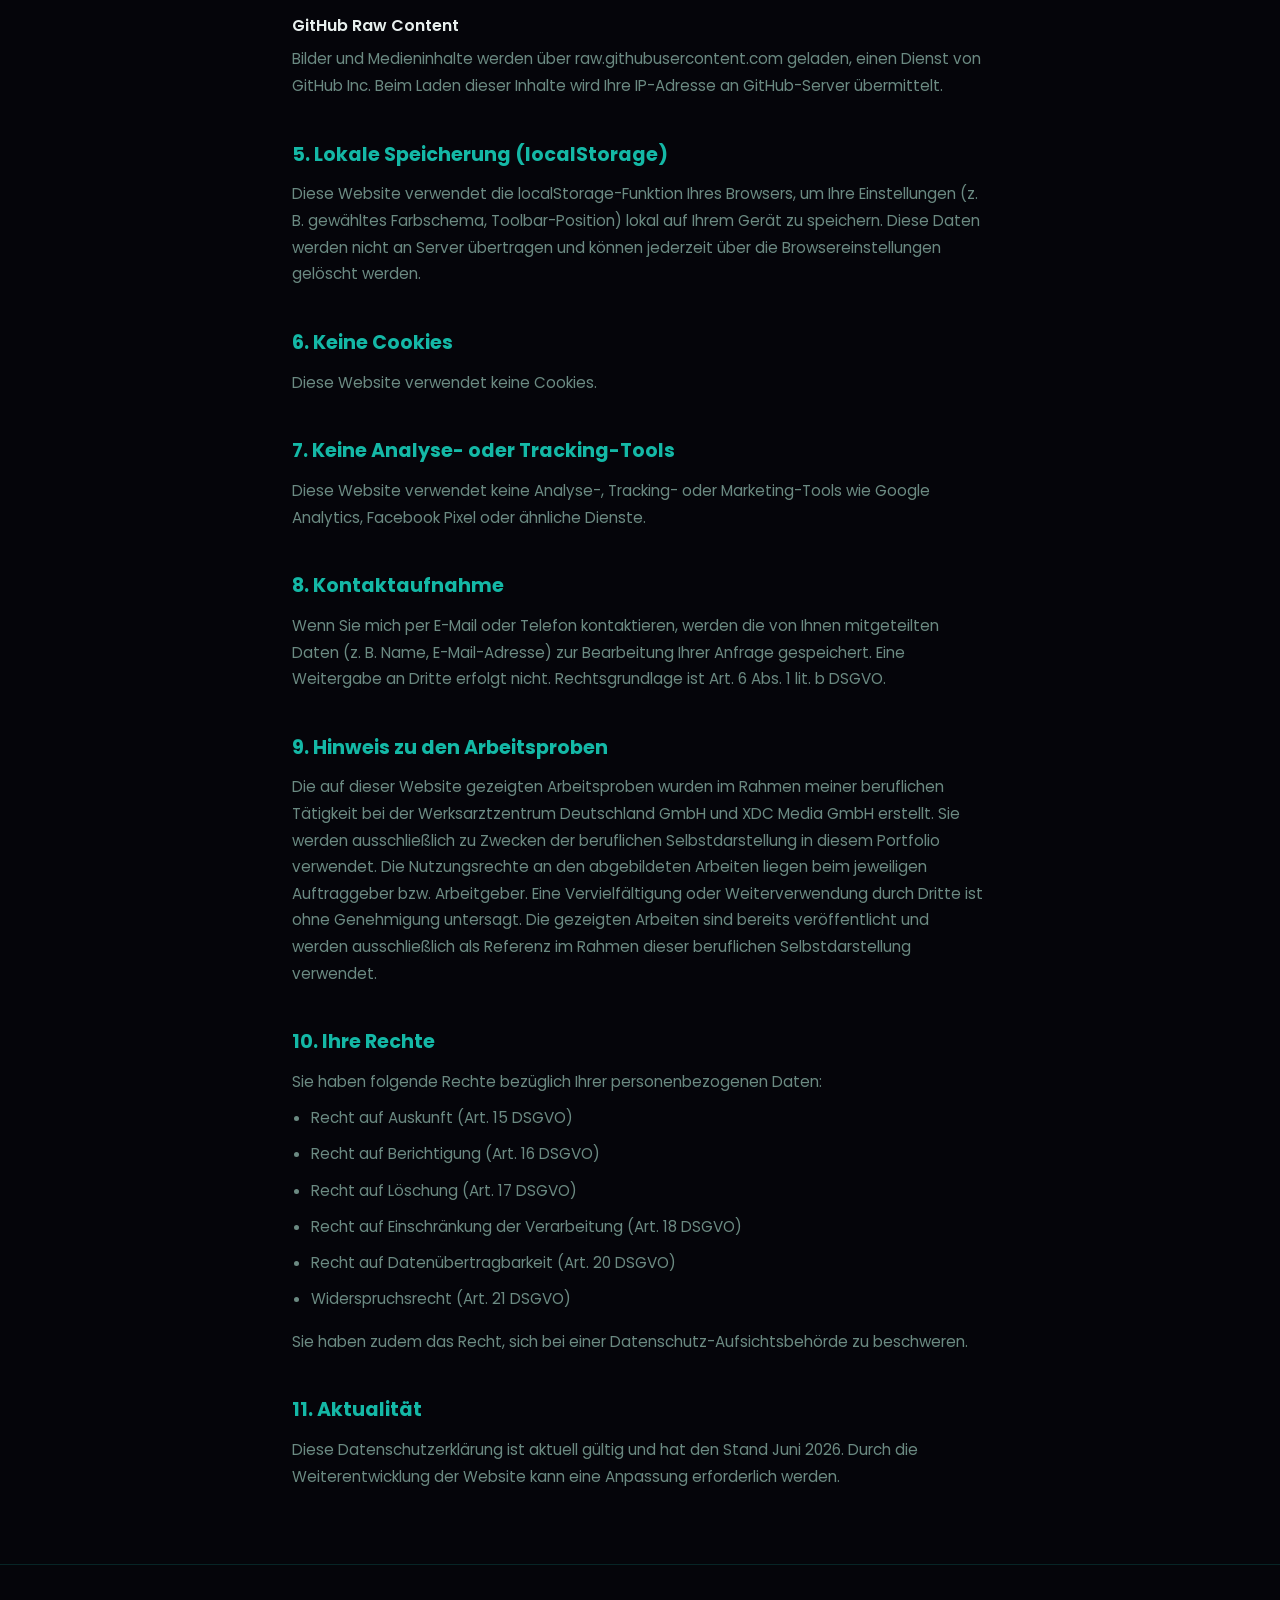
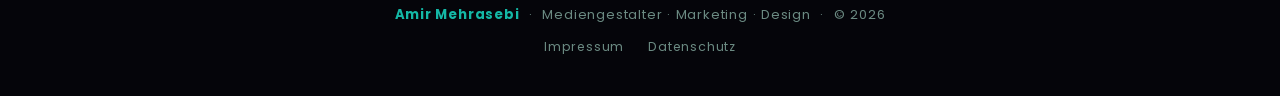
==== commit badaae0c: "v04 datenschutz.html" ====
--- a/datenschutz.html
+++ b/datenschutz.html
@@ -183,9 +183,8 @@
         Nutzungsrechte an den abgebildeten Arbeiten liegen beim jeweiligen
         Auftraggeber bzw. Arbeitgeber. Eine Vervielfältigung oder
         Weiterverwendung durch Dritte ist ohne Genehmigung untersagt. Die
-        gezeigten Arbeiten sind bereits öffentlich veröffentlicht und werden
-        ausschließlich als Referenz im Rahmen der beruflichen Selbstdarstellung
-        verwendet.
+        gezeigten Arbeiten sind bereits veröffentlicht und werden ausschließlich
+        als Referenz im Rahmen dieser beruflichen Selbstdarstellung verwendet.
       </p>
 
       <h2>10. Ihre Rechte</h2>
--- a/style.css
+++ b/style.css
@@ -33,7 +33,6 @@
   overflow-x: hidden;
 }
 
-/* ── NAV ── */
 .nav {
   position: fixed;
   top: 0;
@@ -81,7 +80,6 @@
   transition: width 0.05s linear;
 }
 
-/* left side: rotating text + button — eine Zeile */
 .nav-left {
   display: flex;
   flex-direction: row;
@@ -187,7 +185,6 @@
   color: var(--text);
 }
 
-/* ── NAV ACTIONS (Search + Theme) ── */
 .nav-actions {
   display: flex;
   align-items: center;
@@ -206,17 +203,24 @@
   background: var(--glass);
   color: var(--muted);
   cursor: pointer;
-  transition: color 0.2s, border-color 0.2s;
+  transition:
+    color 0.2s,
+    border-color 0.2s;
 }
 .nav-icon-btn:hover {
   color: var(--text);
   border-color: var(--accent);
 }
-.tb-icon-sun { display: none; }
-[data-theme="light"] .tb-icon-moon { display: none; }
-[data-theme="light"] .tb-icon-sun { display: block; }
-
-/* ── SEARCH OVERLAY ── */
+.tb-icon-sun {
+  display: none;
+}
+[data-theme="light"] .tb-icon-moon {
+  display: none;
+}
+[data-theme="light"] .tb-icon-sun {
+  display: block;
+}
+
 .toolbar.right ~ .search-overlay,
 .toolbar.right ~ nav .search-overlay {
   left: auto;
@@ -280,7 +284,6 @@
   letter-spacing: 0.1em;
 }
 
-/* ── LIGHT MODE ── */
 [data-theme="light"] {
   --bg: #f5f5f0;
   --bg2: #eaeae5;
@@ -298,8 +301,16 @@
 }
 [data-theme="light"] .hero-bg {
   background:
-    radial-gradient(ellipse 70% 60% at 60% 40%, rgba(20, 184, 166, 0.1) 0%, transparent 60%),
-    radial-gradient(ellipse 50% 50% at 20% 80%, rgba(212, 160, 23, 0.05) 0%, transparent 50%),
+    radial-gradient(
+      ellipse 70% 60% at 60% 40%,
+      rgba(20, 184, 166, 0.1) 0%,
+      transparent 60%
+    ),
+    radial-gradient(
+      ellipse 50% 50% at 20% 80%,
+      rgba(212, 160, 23, 0.05) 0%,
+      transparent 50%
+    ),
     #f5f5f0;
 }
 [data-theme="light"] .card-img {
@@ -312,7 +323,6 @@
   filter: grayscale(60%);
 }
 
-/* ── HAMBURGER BUTTON ── */
 .burger {
   display: none;
   flex-direction: column;
@@ -330,7 +340,9 @@
   height: 2px;
   background: var(--text);
   border-radius: 2px;
-  transition: transform 0.3s, opacity 0.3s;
+  transition:
+    transform 0.3s,
+    opacity 0.3s;
 }
 .nav.nav-open .burger span:nth-child(1) {
   transform: translateY(7px) rotate(45deg);
@@ -382,7 +394,6 @@
   }
 }
 
-/* ── HERO ── */
 .hero {
   position: relative;
   height: 100vh;
@@ -417,7 +428,7 @@
   height: 100%;
   z-index: 1;
   pointer-events: none;
-  opacity: 0.12;
+  opacity: 0.16;
 }
 .hero-inner {
   position: relative;
@@ -525,7 +536,6 @@
   }
 }
 
-/* ── STORY STICKY ── */
 .story-outer {
   position: relative;
   height: 350vh;
@@ -587,7 +597,6 @@
   line-height: 1;
 }
 
-/* ── PHASE 2 LAYOUT ── */
 #phase2 {
   display: flex;
   flex-direction: column;
@@ -621,7 +630,6 @@
   position: relative;
 }
 
-/* versetztes Accent-Duplikat hinter jeder Karte */
 .float-card-wrap {
   position: relative;
 }
@@ -682,7 +690,6 @@
   display: block;
 }
 
-/* ── IMAGE MODAL ── */
 .img-modal {
   position: fixed;
   inset: 0;
@@ -752,7 +759,6 @@
   }
 }
 
-/* ── HORIZONTAL SCROLL ── */
 .horizontal-wrap {
   overflow: hidden;
   position: relative;
@@ -764,7 +770,9 @@
   transform: translateY(-50%);
   z-index: 10;
   pointer-events: none;
-  transition: opacity 0.4s, transform 0.4s;
+  transition:
+    opacity 0.4s,
+    transform 0.4s;
 }
 .h-hint-arrow {
   display: flex;
@@ -788,7 +796,8 @@
   animation: hintPulseDown 2s ease-in-out infinite;
 }
 @keyframes hintPulse {
-  0%, 100% {
+  0%,
+  100% {
     transform: translateX(0);
     opacity: 1;
   }
@@ -798,7 +807,8 @@
   }
 }
 @keyframes hintPulseDown {
-  0%, 100% {
+  0%,
+  100% {
     transform: translateY(0);
     opacity: 1;
   }
@@ -820,7 +830,7 @@
   flex-shrink: 0;
   padding: 4rem;
 }
-/* Panel backgrounds – accent color als Hintergrund */
+
 .h-panel:nth-child(1) {
   background: #134e4a;
 }
@@ -842,7 +852,6 @@
   width: 100%;
 }
 
-/* Num: Akzentfarbe pro Panel */
 .h-panel-num {
   font-size: 0.75rem;
   letter-spacing: 0.2em;
@@ -865,7 +874,6 @@
   color: #cea763;
 }
 
-/* Divider: Akzentfarbe pro Panel */
 .h-panel-divider {
   width: 60px;
   height: 2px;
@@ -887,7 +895,6 @@
   background: #cea763;
 }
 
-/* Titel: weiß */
 .h-panel-title {
   font-size: clamp(3rem, 7vw, 6rem);
   font-weight: 800;
@@ -896,7 +903,6 @@
   color: #ffffff;
 }
 
-/* Liste: helles Weiß */
 .h-panel-list {
   list-style: none;
   display: flex;
@@ -936,7 +942,6 @@
   background: #cea763;
 }
 
-/* ── ORBIT / WERDEGANG ── */
 .imgseq-outer {
   position: relative;
   height: 500vh;
@@ -1016,8 +1021,12 @@
   font-size: 0.75rem;
   margin-top: 0.2rem;
 }
-.imgseq-text   { grid-area: text; }
-.imgseq-orbit  { grid-area: orbit; }
+.imgseq-text {
+  grid-area: text;
+}
+.imgseq-orbit {
+  grid-area: orbit;
+}
 .imgseq-visual {
   grid-area: visual;
   align-self: center;
@@ -1101,7 +1110,7 @@
   color: var(--muted);
   letter-spacing: 0.05em;
 }
-/* ── RESPONSIVE ── */
+
 @media (max-width: 768px) {
   .imgseq-content {
     grid-template-columns: 1fr;
@@ -1110,21 +1119,26 @@
       "visual"
       "orbit";
   }
-  .imgseq-text   { grid-area: text; }
-  .imgseq-visual { grid-area: visual; }
-  .imgseq-orbit  { grid-area: orbit; }
+  .imgseq-text {
+    grid-area: text;
+  }
+  .imgseq-visual {
+    grid-area: visual;
+  }
+  .imgseq-orbit {
+    grid-area: orbit;
+  }
   .tl-big-year {
     font-size: clamp(4rem, 20vw, 6rem);
   }
 }
 
 @media (max-width: 500px) {
-  /* 1 — ALLGEMEIN */
-  html, body {
+  html,
+  body {
     overflow-x: hidden;
   }
 
-  /* 2 — NAV */
   .nav-left {
     display: none;
   }
@@ -1139,7 +1153,6 @@
     font-size: 0.72rem;
   }
 
-  /* 3 — HERO */
   .hero-inner {
     grid-template-columns: 1fr;
     gap: 2rem;
@@ -1158,7 +1171,6 @@
     height: 230px;
   }
 
-  /* 4 — STORY — statisch gestapelt statt sticky-animiert */
   .story-outer {
     height: auto;
   }
@@ -1186,7 +1198,6 @@
     height: 118px;
   }
 
-  /* 5 — KOMPETENZEN — vertikaler Scroll statt horizontal */
   .h-scroll-hint {
     display: none;
   }
@@ -1207,7 +1218,6 @@
     padding: 3rem 1.5rem;
   }
 
-  /* 6 — WERDEGANG — alles sichtbar, Dots klickbar */
   .imgseq-outer {
     height: auto;
   }
@@ -1251,12 +1261,10 @@
     font-size: 0.82rem;
   }
 
-  /* 7 — PORTFOLIO */
   .portfolio-grid {
     grid-template-columns: 1fr;
   }
 
-  /* 8 — KONTAKT */
   .kontakt-links {
     flex-direction: column;
     align-items: stretch;
@@ -1267,12 +1275,10 @@
   }
 }
 
-/* ── WERDEGANG MOBILE (unused, kept for reference) ── */
 .werdegang-mobile {
   display: none;
 }
 
-/* ── GENERAL SECTION ── */
 .section {
   padding: 7rem 2rem;
 }
@@ -1293,7 +1299,6 @@
   line-height: 1.1;
 }
 
-/* ── PORTFOLIO ── */
 .portfolio-grid {
   display: grid;
   grid-template-columns: repeat(auto-fit, minmax(300px, 1fr));
@@ -1431,7 +1436,6 @@
   opacity: 1;
 }
 
-/* ── KONTAKT ── */
 .kontakt-inner {
   max-width: 700px;
   margin: 0 auto;
@@ -1485,7 +1489,6 @@
   margin-bottom: 0.1rem;
 }
 
-/* ── FOOTER ── */
 footer {
   padding: 2.5rem;
   text-align: center;
@@ -1513,7 +1516,6 @@
   color: var(--accent);
 }
 
-/* ── SMILE INDICATOR ── */
 .smile-indicator {
   width: 26px;
   height: 26px;
@@ -1532,7 +1534,6 @@
   transform: scale(1.4);
 }
 
-/* ── FLY EMOJI ── */
 .fly-emoji {
   position: fixed;
   font-size: 1.8rem;
@@ -1555,7 +1556,6 @@
   }
 }
 
-/* ── SCROLL TO TOP ── */
 .scroll-top {
   position: fixed;
   bottom: 2rem;
@@ -1575,7 +1575,10 @@
   opacity: 0;
   pointer-events: none;
   transform: translateY(10px);
-  transition: opacity 0.3s, transform 0.3s, border-color 0.2s;
+  transition:
+    opacity 0.3s,
+    transform 0.3s,
+    border-color 0.2s;
 }
 .scroll-top.visible {
   opacity: 1;
@@ -1586,7 +1589,6 @@
   border-color: var(--accent);
 }
 
-/* ── REVEAL ── */
 .reveal {
   opacity: 0;
   transform: translateY(30px);
@@ -1599,31 +1601,53 @@
   transform: none;
 }
 
-/* ── TOOLBAR ── */
 .toolbar {
   position: fixed;
-  left: 0;
+  left: 10px;
   top: 50%;
   transform: translateY(-50%);
   z-index: 500;
   display: flex;
   flex-direction: column;
   align-items: center;
-  gap: 2px;
-  padding: 6px;
-  background: #1e1e1e;
-  border-right: 1px solid #333;
-  border-radius: 0 8px 8px 0;
-  box-shadow: 2px 0 12px rgba(0,0,0,0.4);
-  transition: left 0.3s, right 0.3s, border-radius 0.3s, box-shadow 0.3s;
+  gap: 3px;
+  padding: 8px;
+  background: rgba(42, 42, 42, 0.92);
+  backdrop-filter: blur(12px);
+  -webkit-backdrop-filter: blur(12px);
+  border: 1px solid rgba(255, 255, 255, 0.12);
+  border-radius: 12px;
+  box-shadow:
+    2px 0 20px rgba(0, 0, 0, 0.5),
+    0 0 0 1px rgba(255, 255, 255, 0.04);
+  transition:
+    left 0.3s,
+    right 0.3s,
+    border-radius 0.3s,
+    box-shadow 0.3s;
+  animation: tb-glow-intro 1.5s ease-in-out 2s 3;
+}
+@keyframes tb-glow-intro {
+  0%,
+  100% {
+    box-shadow:
+      2px 0 20px rgba(0, 0, 0, 0.5),
+      0 0 0 1px rgba(255, 255, 255, 0.04);
+  }
+  50% {
+    box-shadow:
+      2px 0 25px rgba(20, 184, 166, 0.3),
+      0 0 15px rgba(20, 184, 166, 0.15),
+      0 0 0 1px rgba(20, 184, 166, 0.2);
+  }
 }
 .toolbar.right {
   left: auto;
-  right: 0;
-  border-right: none;
-  border-left: 1px solid #333;
-  border-radius: 8px 0 0 8px;
-  box-shadow: -2px 0 12px rgba(0,0,0,0.4);
+  right: 10px;
+  border-radius: 12px;
+  box-shadow:
+    -2px 0 20px rgba(0, 0, 0, 0.5),
+    0 0 0 1px rgba(255, 255, 255, 0.04);
 }
 .toolbar.dragging {
   transition: none;
@@ -1649,29 +1673,38 @@
   display: flex;
   align-items: center;
   justify-content: center;
-  width: 34px;
-  height: 34px;
+  width: 38px;
+  height: 38px;
   border: none;
-  border-radius: 4px;
+  border-radius: 8px;
   background: transparent;
-  color: #999;
+  color: #888;
   cursor: pointer;
-  transition: background 0.15s, color 0.15s;
+  transition:
+    background 0.2s,
+    color 0.2s,
+    transform 0.15s;
   position: relative;
 }
+.tb-btn svg {
+  width: 18px;
+  height: 18px;
+}
 .tb-btn:hover {
-  background: #333;
+  background: rgba(255, 255, 255, 0.08);
   color: #fff;
+  transform: scale(1.08);
 }
 .tb-btn.active {
-  background: rgba(20, 184, 166, 0.2);
+  background: rgba(20, 184, 166, 0.18);
   color: var(--accent);
+  box-shadow: 0 0 8px rgba(20, 184, 166, 0.2);
 }
 .tb-divider {
-  width: 24px;
+  width: 26px;
   height: 1px;
-  background: #333;
-  margin: 3px 0;
+  background: rgba(255, 255, 255, 0.18);
+  margin: 4px 0;
 }
 .tb-color-dot {
   width: 16px;
@@ -1696,7 +1729,7 @@
   padding: 6px;
   gap: 4px;
   flex-direction: row;
-  box-shadow: 4px 2px 12px rgba(0,0,0,0.5);
+  box-shadow: 4px 2px 12px rgba(0, 0, 0, 0.5);
   z-index: 501;
 }
 .tb-color-picker.open {
@@ -1708,7 +1741,9 @@
   border-radius: 50%;
   cursor: pointer;
   border: 2px solid transparent;
-  transition: border-color 0.15s, transform 0.15s;
+  transition:
+    border-color 0.15s,
+    transform 0.15s;
 }
 .tb-cp-swatch:hover {
   transform: scale(1.2);
@@ -1722,7 +1757,9 @@
   border-radius: 50%;
   background: #ccc;
   display: block;
-  transition: width 0.15s, height 0.15s;
+  transition:
+    width 0.15s,
+    height 0.15s;
 }
 .tb-size-picker {
   display: none;
@@ -1734,7 +1771,7 @@
   padding: 8px 12px;
   align-items: center;
   gap: 8px;
-  box-shadow: 4px 2px 12px rgba(0,0,0,0.5);
+  box-shadow: 4px 2px 12px rgba(0, 0, 0, 0.5);
   z-index: 501;
   white-space: nowrap;
 }
@@ -1753,7 +1790,6 @@
   font-family: monospace;
 }
 
-/* ── DRAW CANVAS ── */
 #drawCanvas {
   position: fixed;
   inset: 0;
@@ -1777,13 +1813,67 @@
   cursor: crosshair;
 }
 
-/* ── TERMINAL ── */
+.draw-text-block {
+  position: fixed;
+  z-index: 500;
+  min-width: 40px;
+  min-height: 1.2em;
+  padding: 4px 8px;
+  font-family: "Poppins", sans-serif;
+  line-height: 1.3;
+  outline: none;
+  border: 1.5px dashed rgba(255, 255, 255, 0.35);
+  border-radius: 4px;
+  background: rgba(0, 0, 0, 0.25);
+  white-space: pre-wrap;
+  word-break: break-word;
+  cursor: text;
+  max-width: 50vw;
+}
+.draw-text-block:focus {
+  border-color: var(--accent);
+}
+.draw-text-block:not(:focus) {
+  border-color: transparent;
+  background: transparent;
+}
+.draw-text-drag {
+  position: absolute;
+  top: -14px;
+  left: 50%;
+  transform: translateX(-50%);
+  width: 28px;
+  height: 12px;
+  background: var(--accent);
+  border-radius: 4px 4px 0 0;
+  cursor: grab;
+  opacity: 0;
+  transition: opacity 0.2s;
+  display: flex;
+  align-items: center;
+  justify-content: center;
+}
+.draw-text-drag::after {
+  content: "";
+  width: 14px;
+  height: 2px;
+  background: rgba(0, 0, 0, 0.5);
+  border-radius: 1px;
+}
+.draw-text-block:hover .draw-text-drag,
+.draw-text-block:focus .draw-text-drag {
+  opacity: 1;
+}
+.draw-text-drag:active {
+  cursor: grabbing;
+}
+
 .terminal-overlay {
   display: none;
   position: fixed;
   inset: 0;
   z-index: 8000;
-  background: rgba(0,0,0,0.5);
+  background: rgba(0, 0, 0, 0.5);
   backdrop-filter: blur(6px);
   align-items: center;
   justify-content: center;
@@ -1799,7 +1889,7 @@
   border: 1px solid #333;
   border-radius: 10px;
   overflow: hidden;
-  box-shadow: 0 20px 60px rgba(0,0,0,0.6);
+  box-shadow: 0 20px 60px rgba(0, 0, 0, 0.6);
   display: flex;
   flex-direction: column;
 }
@@ -1821,9 +1911,15 @@
   border-radius: 50%;
   display: block;
 }
-.terminal-dots i:nth-child(1) { background: #ff5f57; }
-.terminal-dots i:nth-child(2) { background: #ffbd2e; }
-.terminal-dots i:nth-child(3) { background: #28c840; }
+.terminal-dots i:nth-child(1) {
+  background: #ff5f57;
+}
+.terminal-dots i:nth-child(2) {
+  background: #ffbd2e;
+}
+.terminal-dots i:nth-child(3) {
+  background: #28c840;
+}
 .terminal-title {
   flex: 1;
   text-align: center;
@@ -1839,7 +1935,9 @@
   cursor: pointer;
   transition: color 0.2s;
 }
-.terminal-close:hover { color: #fff; }
+.terminal-close:hover {
+  color: #fff;
+}
 .terminal-body {
   flex: 1;
   padding: 14px;
@@ -1850,7 +1948,9 @@
   line-height: 1.6;
   max-height: 50vh;
 }
-.terminal-line { margin-bottom: 4px; }
+.terminal-line {
+  margin-bottom: 4px;
+}
 .terminal-input-wrap {
   display: flex;
   align-items: center;
@@ -1884,10 +1984,10 @@
     transform: none;
     flex-direction: row;
     justify-content: center;
-    border-radius: 8px 8px 0 0;
+    border-radius: 12px 12px 0 0;
     border-right: none;
-    border-top: 1px solid #333;
-    box-shadow: 0 -2px 12px rgba(0,0,0,0.4);
+    border-top: 1px solid rgba(255, 255, 255, 0.08);
+    box-shadow: 0 -2px 20px rgba(20, 184, 166, 0.25);
     overflow-x: auto;
   }
   .tb-divider {
